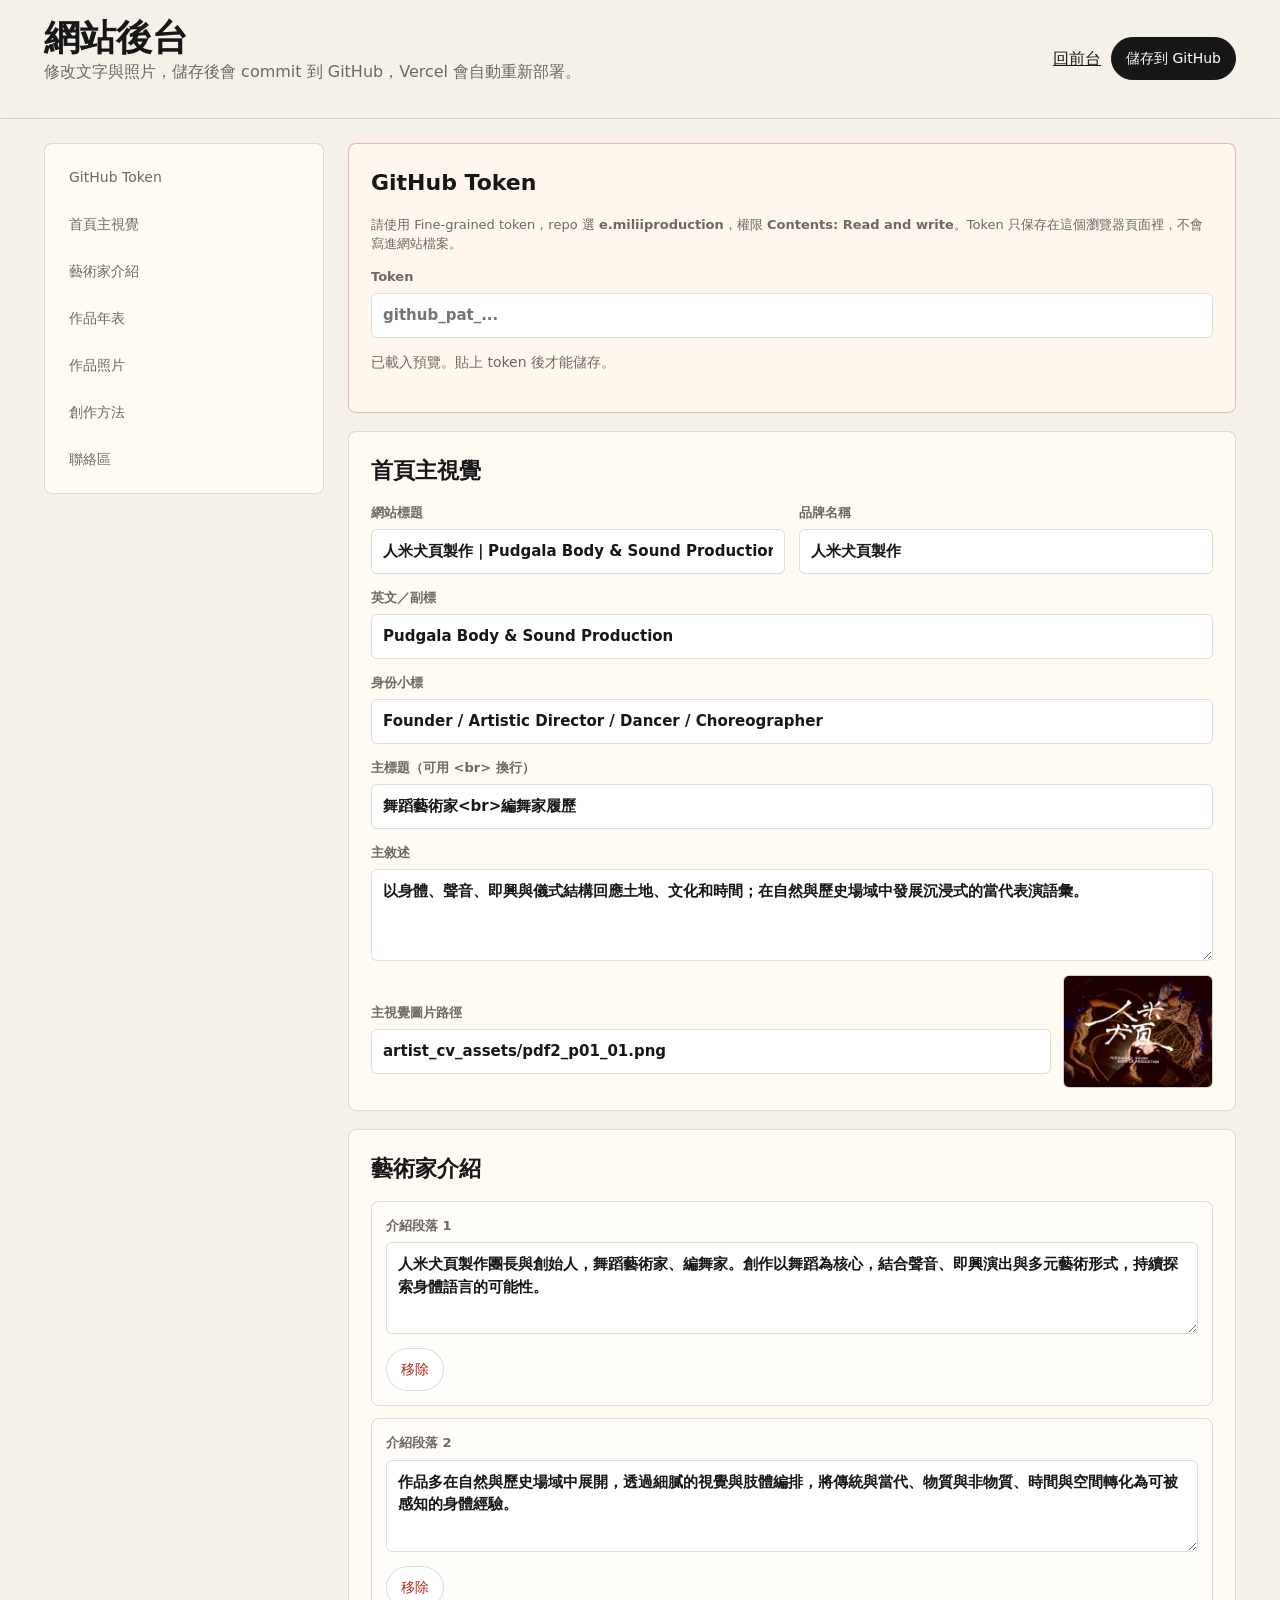
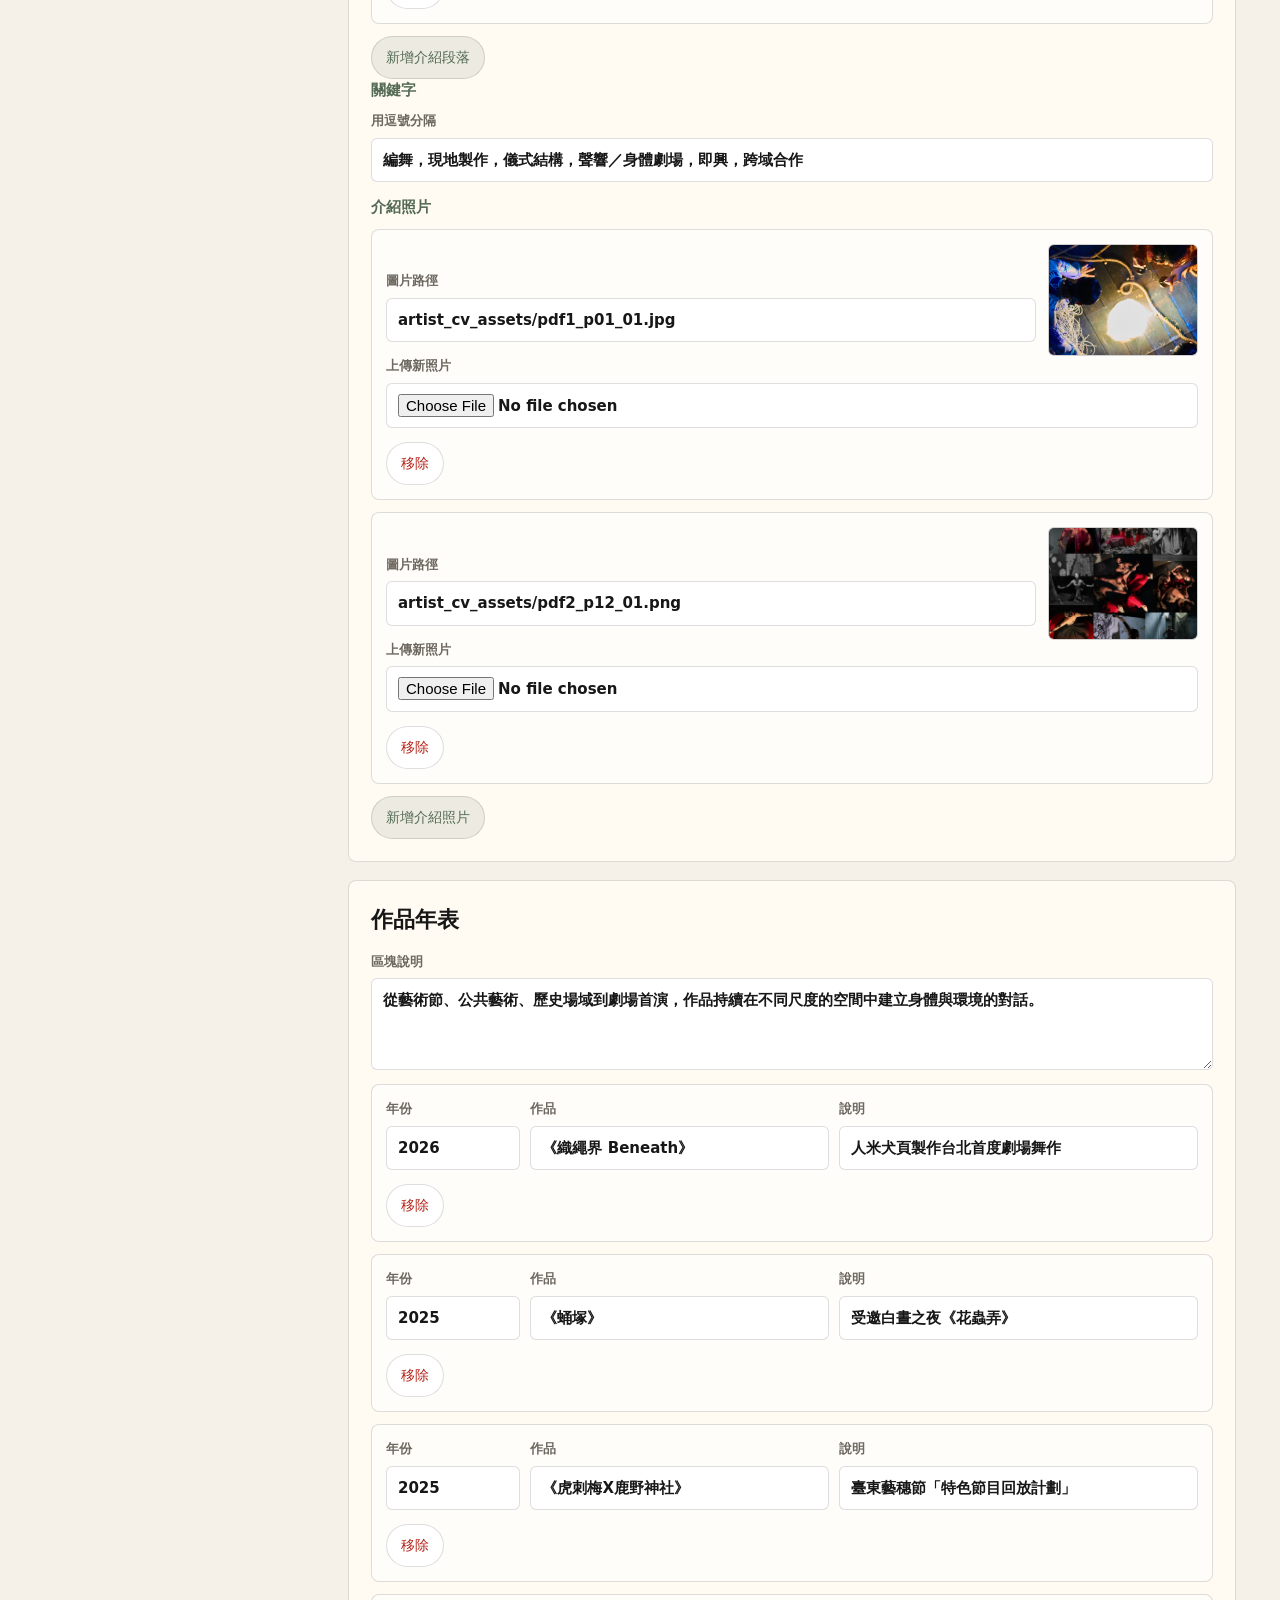
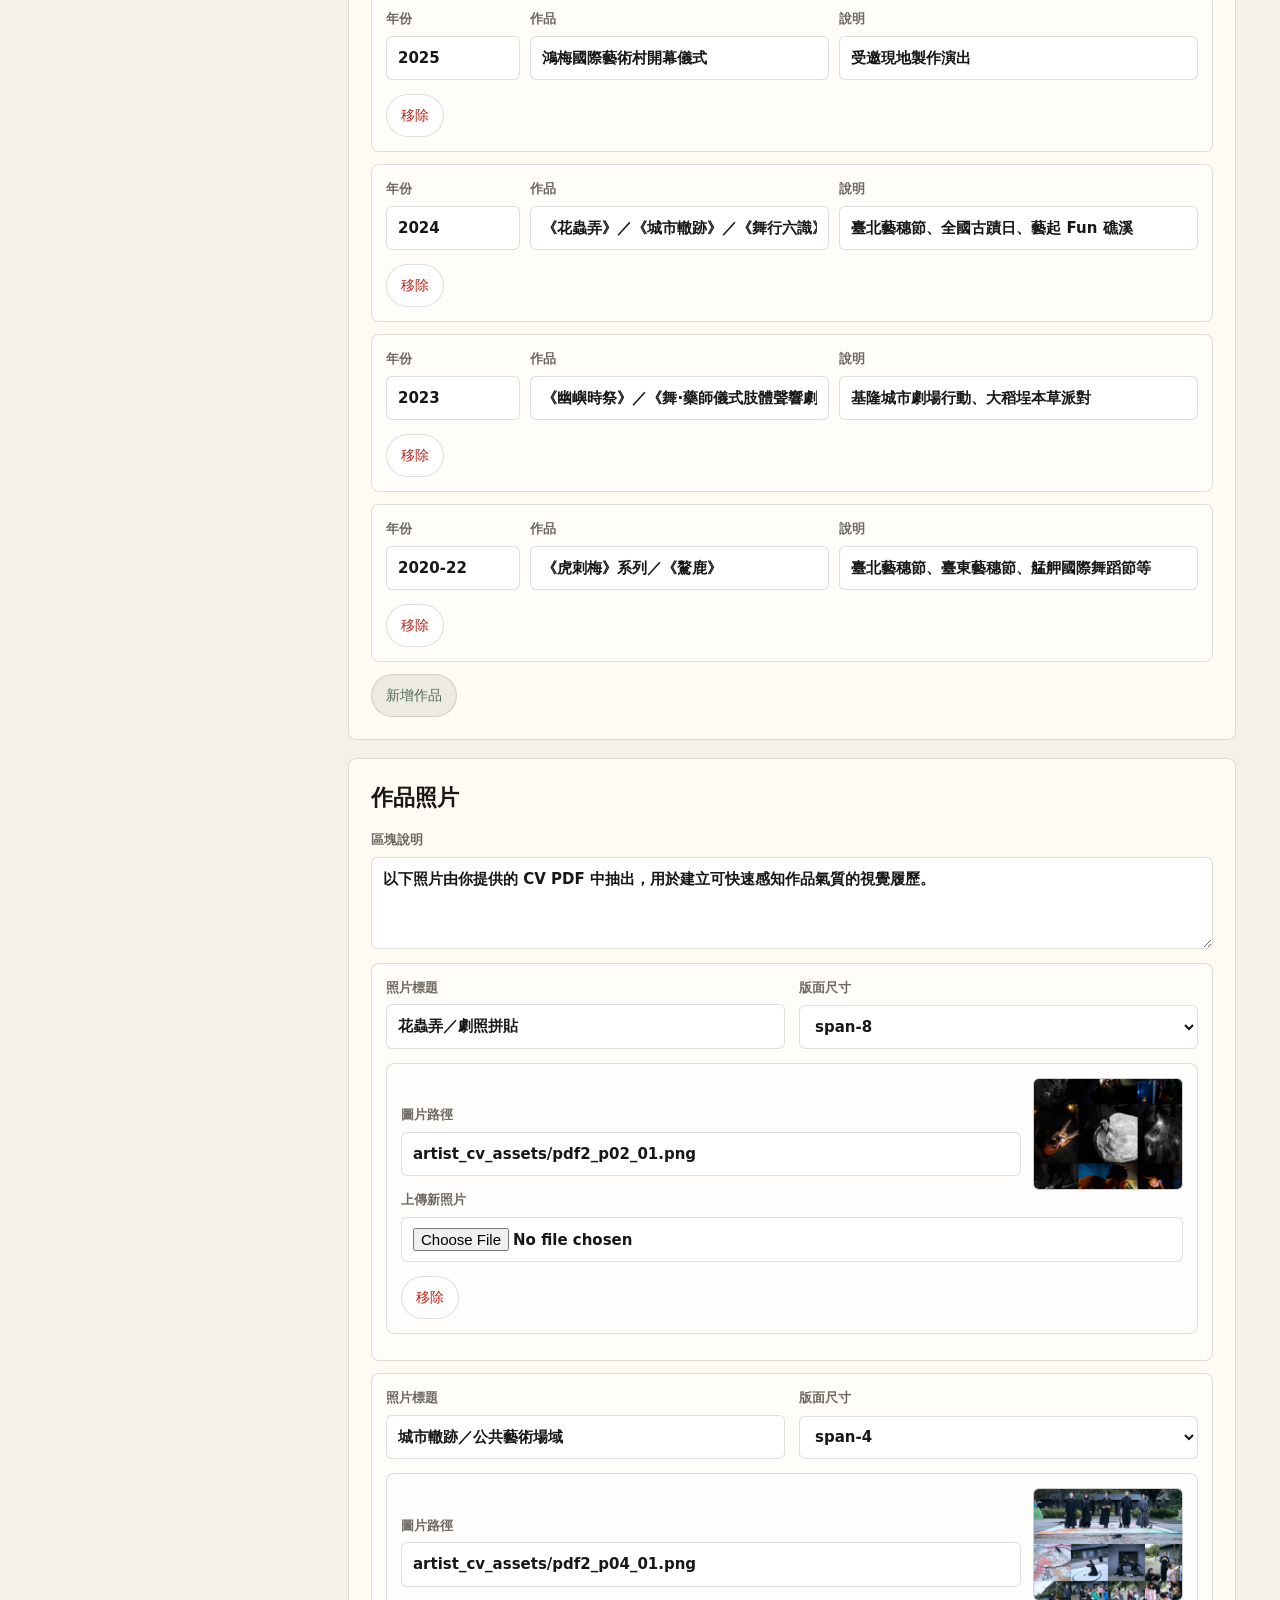
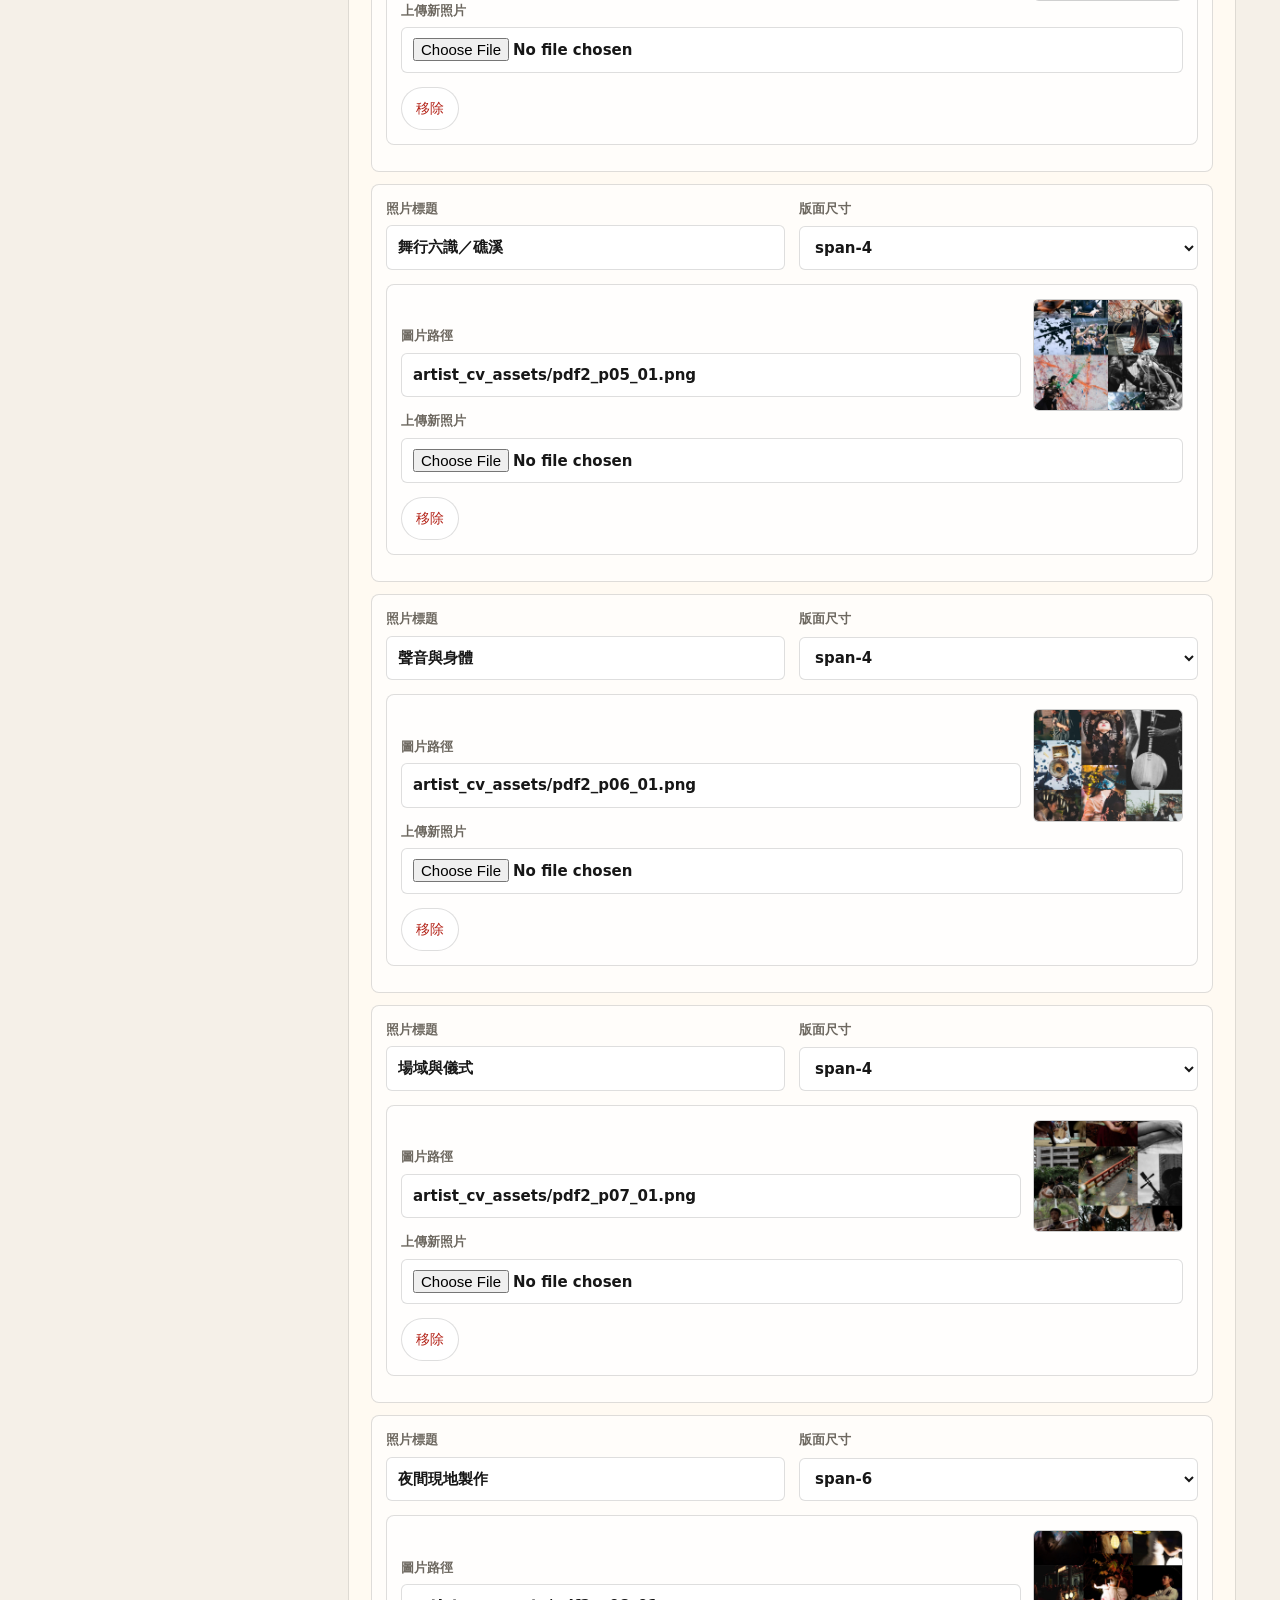
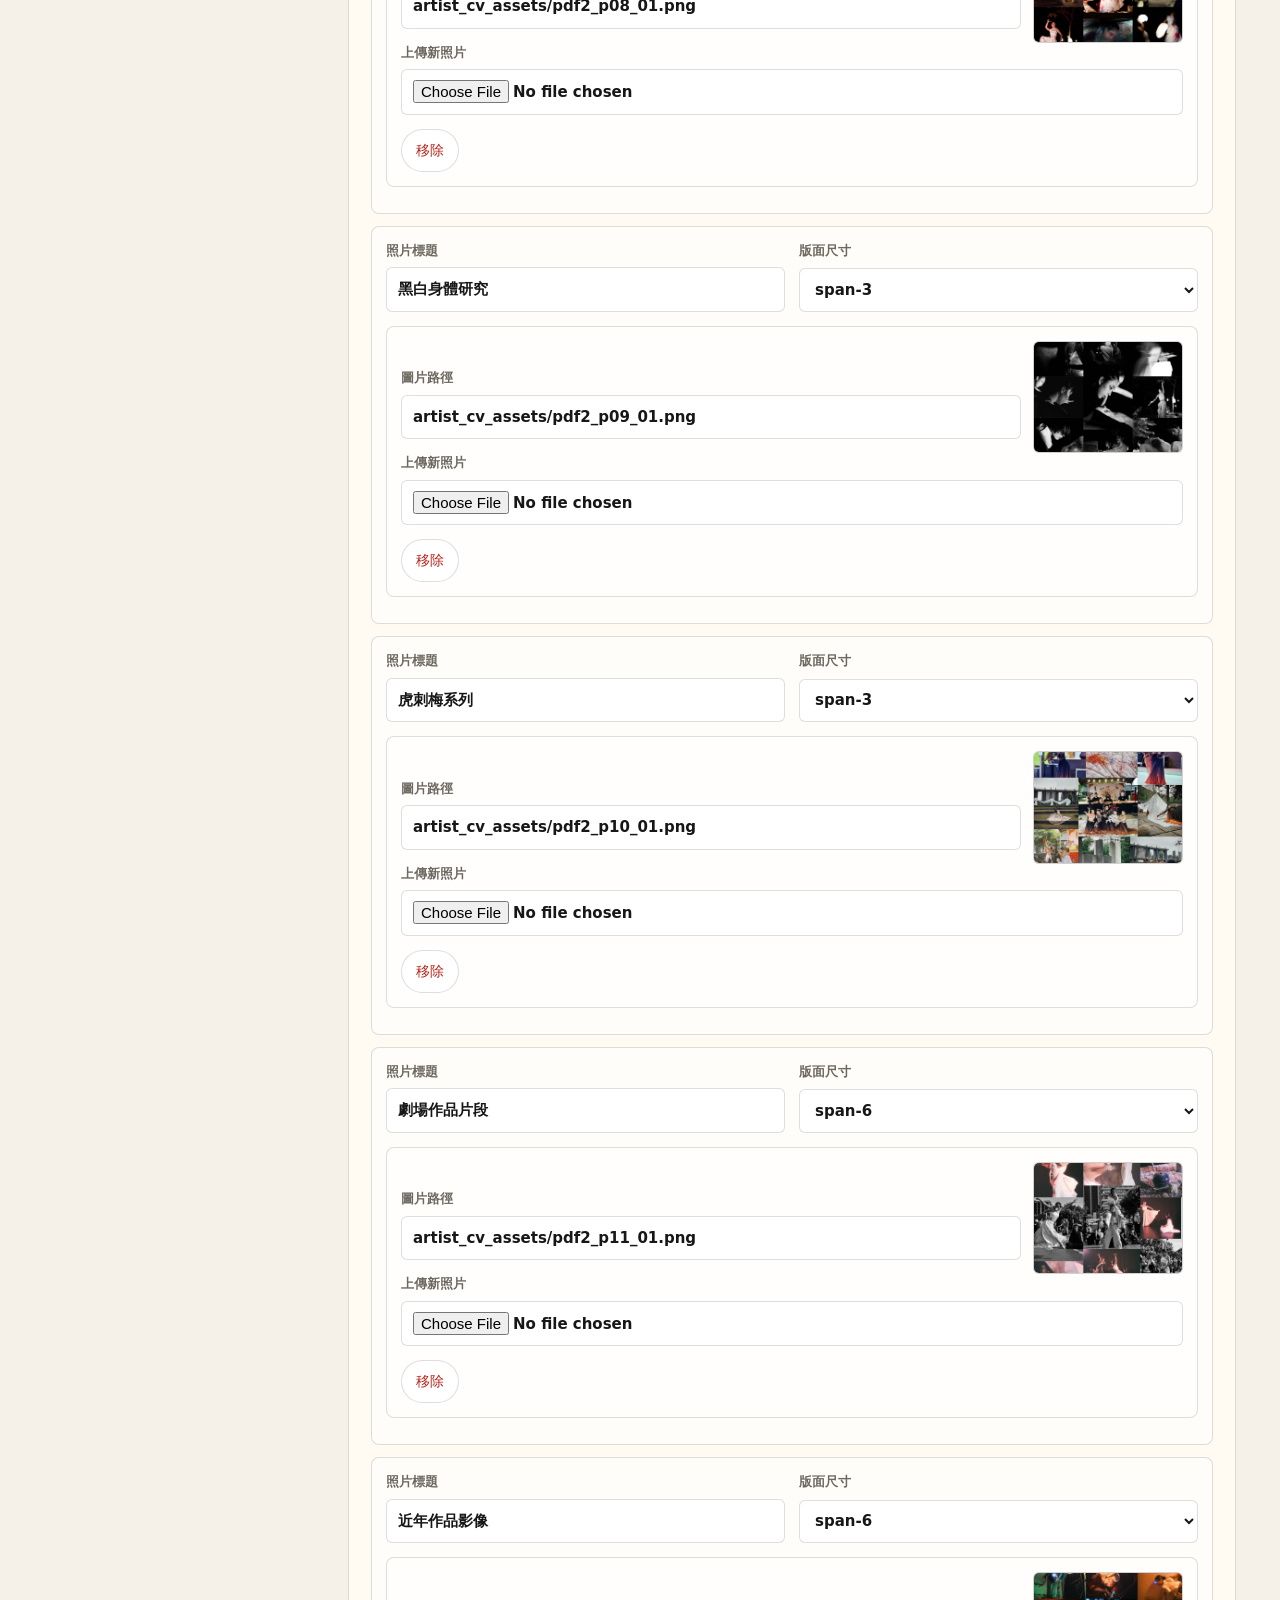
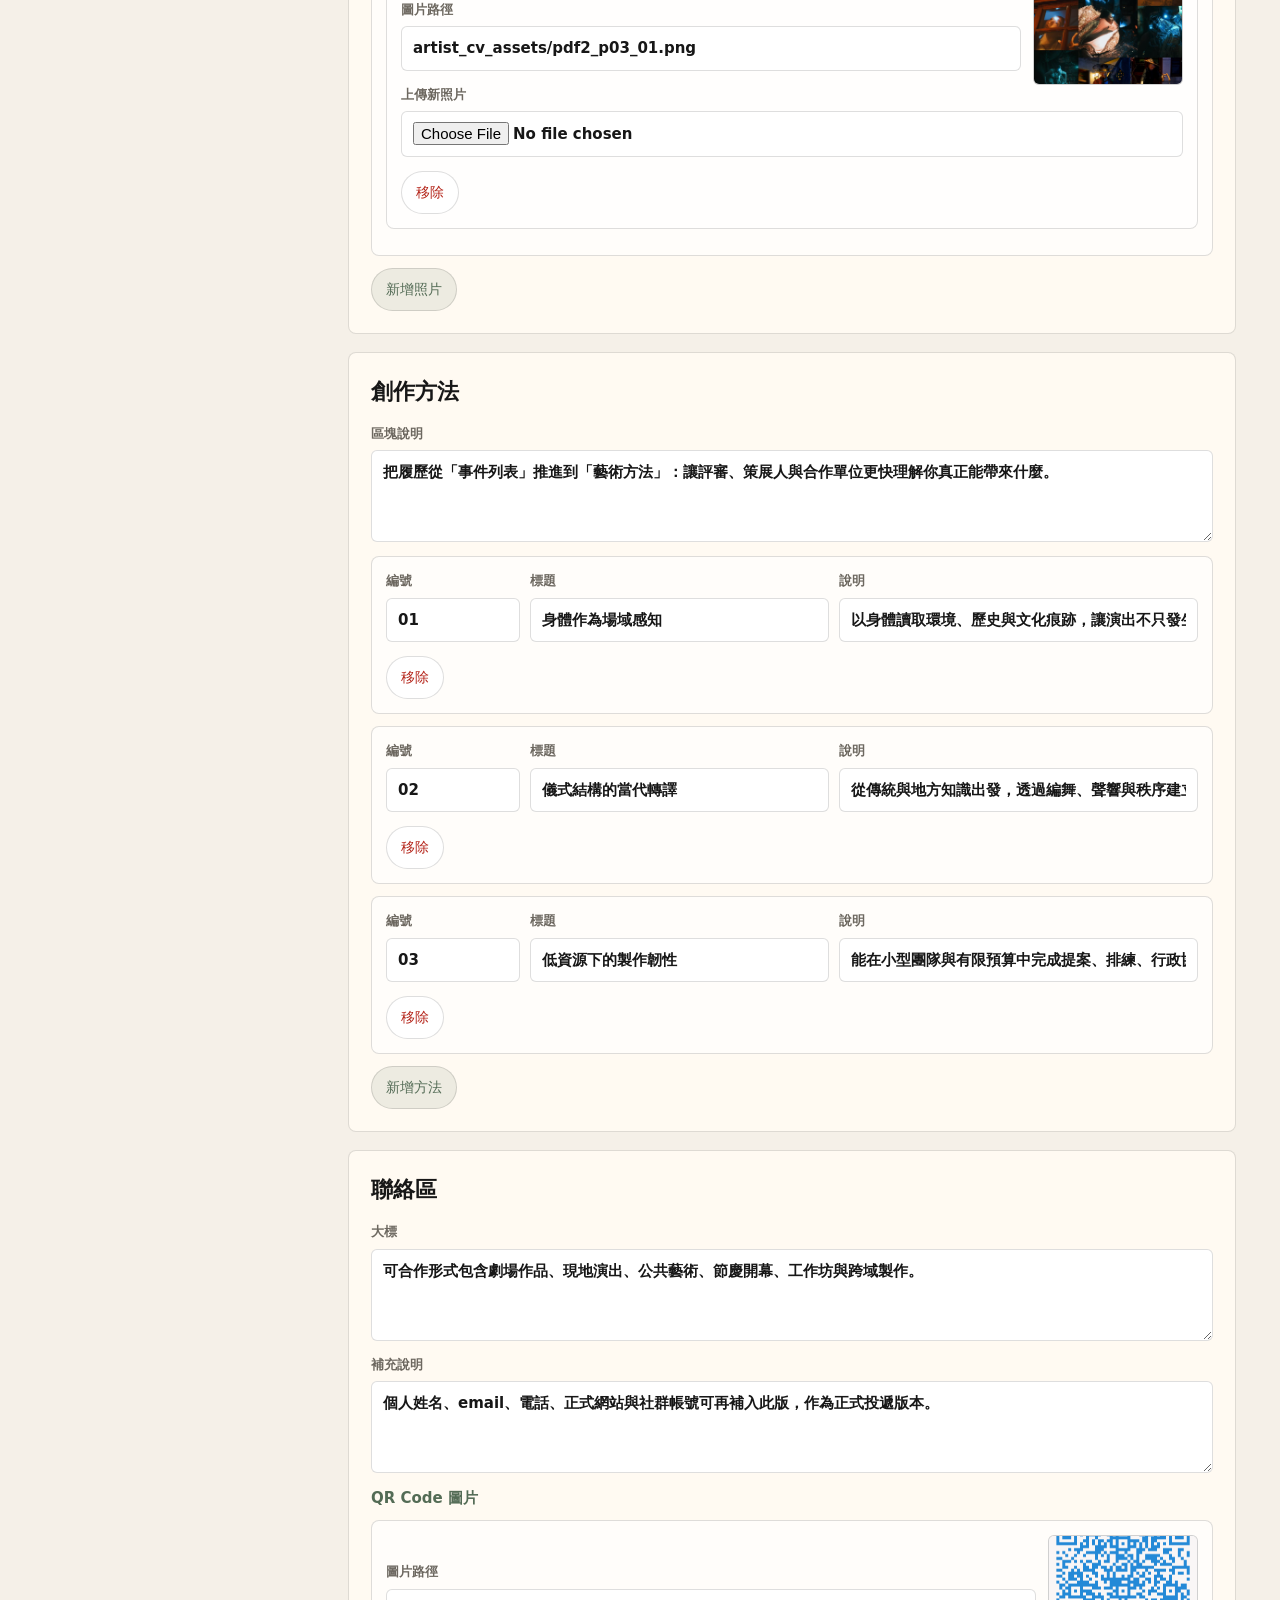
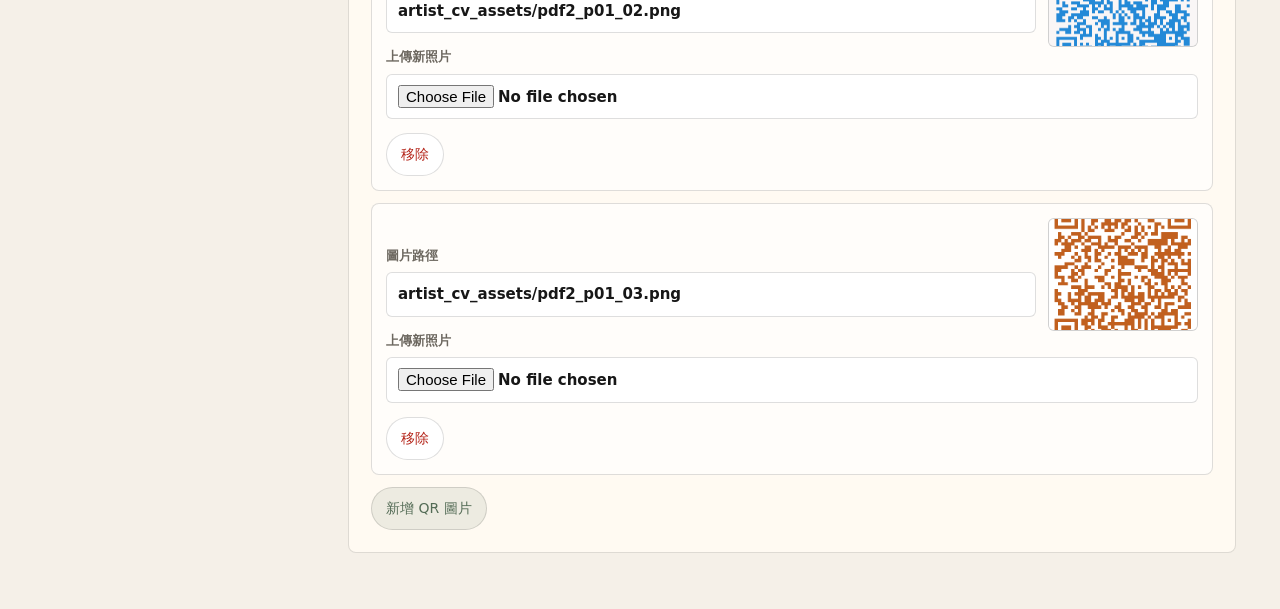
==== admin.html @ 8f7bba99 "Add editable site admin" ====
<!doctype html>
<html lang="zh-Hant">
<head>
  <meta charset="utf-8">
  <meta name="viewport" content="width=device-width, initial-scale=1">
  <title>人米犬頁製作｜網站後台</title>
  <style>
    :root {
      --ink: #171717;
      --paper: #f5f0e8;
      --panel: #fffaf2;
      --moss: #536b55;
      --copper: #a6532f;
      --muted: #6d6860;
      --line: rgba(23, 23, 23, 0.14);
      --danger: #b42318;
    }

    * { box-sizing: border-box; }

    body {
      margin: 0;
      background: var(--paper);
      color: var(--ink);
      font-family: "PingFang TC", "Noto Sans TC", "Microsoft JhengHei", system-ui, sans-serif;
      line-height: 1.5;
    }

    header {
      position: sticky;
      top: 0;
      z-index: 10;
      display: flex;
      justify-content: space-between;
      align-items: center;
      gap: 16px;
      padding: 18px clamp(18px, 4vw, 44px);
      background: rgba(245, 240, 232, 0.92);
      border-bottom: 1px solid var(--line);
      backdrop-filter: blur(18px);
    }

    h1, h2, h3, p { margin-top: 0; }

    h1 {
      margin-bottom: 2px;
      font-size: clamp(24px, 4vw, 36px);
      line-height: 1.1;
    }

    h2 {
      margin-bottom: 16px;
      font-size: 22px;
    }

    h3 {
      margin-bottom: 10px;
      color: var(--moss);
      font-size: 15px;
    }

    a { color: inherit; }

    .muted { color: var(--muted); }

    .layout {
      display: grid;
      grid-template-columns: 280px 1fr;
      gap: 24px;
      width: min(1280px, 100%);
      margin: 0 auto;
      padding: 24px clamp(18px, 4vw, 44px) 56px;
    }

    nav {
      position: sticky;
      top: 92px;
      align-self: start;
      display: grid;
      gap: 8px;
      padding: 14px;
      background: var(--panel);
      border: 1px solid var(--line);
      border-radius: 8px;
    }

    nav a {
      padding: 9px 10px;
      border-radius: 6px;
      color: var(--muted);
      font-size: 14px;
      text-decoration: none;
    }

    nav a:hover { background: rgba(83, 107, 85, 0.1); color: var(--ink); }

    main { display: grid; gap: 18px; }

    section {
      padding: 22px;
      background: var(--panel);
      border: 1px solid var(--line);
      border-radius: 8px;
    }

    label {
      display: grid;
      gap: 7px;
      margin-bottom: 14px;
      color: var(--muted);
      font-size: 13px;
      font-weight: 700;
    }

    input, textarea, select {
      width: 100%;
      border: 1px solid var(--line);
      border-radius: 6px;
      padding: 10px 11px;
      background: #fff;
      color: var(--ink);
      font: inherit;
      font-size: 15px;
    }

    textarea {
      min-height: 92px;
      resize: vertical;
    }

    .grid-2 {
      display: grid;
      grid-template-columns: repeat(2, minmax(0, 1fr));
      gap: 14px;
    }

    .grid-3 {
      display: grid;
      grid-template-columns: 0.45fr 1fr 1.2fr;
      gap: 10px;
    }

    .item {
      margin-bottom: 12px;
      padding: 14px;
      border: 1px solid var(--line);
      border-radius: 8px;
      background: rgba(255, 255, 255, 0.58);
    }

    .toolbar {
      display: flex;
      flex-wrap: wrap;
      gap: 10px;
      align-items: center;
    }

    button {
      border: 1px solid var(--line);
      border-radius: 999px;
      padding: 10px 14px;
      background: #fff;
      color: var(--ink);
      font: inherit;
      font-size: 14px;
      cursor: pointer;
    }

    button.primary {
      border-color: var(--ink);
      background: var(--ink);
      color: #fff;
    }

    button.soft {
      background: rgba(83, 107, 85, 0.1);
      color: var(--moss);
    }

    button.danger {
      color: var(--danger);
    }

    .status {
      min-height: 24px;
      color: var(--muted);
      font-size: 14px;
    }

    .image-row {
      display: grid;
      grid-template-columns: 1fr 150px;
      gap: 12px;
      align-items: end;
    }

    .preview {
      width: 100%;
      aspect-ratio: 4 / 3;
      overflow: hidden;
      border: 1px solid var(--line);
      border-radius: 6px;
      background: #eee;
    }

    .preview img {
      width: 100%;
      height: 100%;
      object-fit: cover;
      display: block;
    }

    .token-box {
      border-color: rgba(166, 83, 47, 0.35);
      background: #fff7ed;
    }

    .small {
      font-size: 13px;
      color: var(--muted);
    }

    @media (max-width: 900px) {
      .layout { grid-template-columns: 1fr; }
      nav { position: static; }
      .grid-2, .grid-3, .image-row { grid-template-columns: 1fr; }
    }
  </style>
</head>
<body>
  <header>
    <div>
      <h1>網站後台</h1>
      <p class="muted">修改文字與照片，儲存後會 commit 到 GitHub，Vercel 會自動重新部署。</p>
    </div>
    <div class="toolbar">
      <a href="index.html">回前台</a>
      <button class="primary" id="saveButton">儲存到 GitHub</button>
    </div>
  </header>

  <div class="layout">
    <nav>
      <a href="#login">GitHub Token</a>
      <a href="#hero">首頁主視覺</a>
      <a href="#profile">藝術家介紹</a>
      <a href="#works">作品年表</a>
      <a href="#gallery">作品照片</a>
      <a href="#practice">創作方法</a>
      <a href="#closing">聯絡區</a>
    </nav>

    <main>
      <section id="login" class="token-box">
        <h2>GitHub Token</h2>
        <p class="small">請使用 Fine-grained token，repo 選 <b>e.miliiproduction</b>，權限 <b>Contents: Read and write</b>。Token 只保存在這個瀏覽器頁面裡，不會寫進網站檔案。</p>
        <label>Token
          <input id="token" type="password" autocomplete="off" placeholder="github_pat_...">
        </label>
        <p id="status" class="status"></p>
      </section>

      <section id="hero">
        <h2>首頁主視覺</h2>
        <div class="grid-2">
          <label>網站標題
            <input data-path="site.title">
          </label>
          <label>品牌名稱
            <input data-path="site.brand">
          </label>
        </div>
        <label>英文／副標
          <input data-path="site.subtitle">
        </label>
        <label>身份小標
          <input data-path="hero.kicker">
        </label>
        <label>主標題（可用 &lt;br&gt; 換行）
          <input data-path="hero.title">
        </label>
        <label>主敘述
          <textarea data-path="hero.description"></textarea>
        </label>
        <div class="image-row">
          <label>主視覺圖片路徑
            <input data-path="hero.image">
          </label>
          <div class="preview"><img data-preview="hero.image" alt=""></div>
        </div>
      </section>

      <section id="profile">
        <h2>藝術家介紹</h2>
        <div id="profileParagraphs"></div>
        <button class="soft" data-add="profileParagraph">新增介紹段落</button>
        <h3>關鍵字</h3>
        <label>用逗號分隔
          <input data-array="profile.chips">
        </label>
        <h3>介紹照片</h3>
        <div id="profileImages"></div>
        <button class="soft" data-add="profileImage">新增介紹照片</button>
      </section>

      <section id="works">
        <h2>作品年表</h2>
        <label>區塊說明
          <textarea data-path="worksIntro"></textarea>
        </label>
        <div id="worksList"></div>
        <button class="soft" data-add="work">新增作品</button>
      </section>

      <section id="gallery">
        <h2>作品照片</h2>
        <label>區塊說明
          <textarea data-path="galleryIntro"></textarea>
        </label>
        <div id="galleryList"></div>
        <button class="soft" data-add="gallery">新增照片</button>
      </section>

      <section id="practice">
        <h2>創作方法</h2>
        <label>區塊說明
          <textarea data-path="practiceIntro"></textarea>
        </label>
        <div id="practiceList"></div>
        <button class="soft" data-add="practice">新增方法</button>
      </section>

      <section id="closing">
        <h2>聯絡區</h2>
        <label>大標
          <textarea data-path="closing.heading"></textarea>
        </label>
        <label>補充說明
          <textarea data-path="closing.description"></textarea>
        </label>
        <h3>QR Code 圖片</h3>
        <div id="qrList"></div>
        <button class="soft" data-add="qr">新增 QR 圖片</button>
      </section>
    </main>
  </div>

  <script>
    const REPO = "emiliiproduction-glitch/e.miliiproduction";
    const BRANCH = "main";
    const CONTENT_PATH = "content/site.json";
    let content = null;
    let contentSha = null;
    const uploads = new Map();

    const $ = (selector) => document.querySelector(selector);
    const status = (message, isError = false) => {
      const node = $("#status");
      node.textContent = message;
      node.style.color = isError ? "var(--danger)" : "var(--muted)";
    };

    const escapeHtml = (value = "") => String(value)
      .replaceAll("&", "&amp;")
      .replaceAll("<", "&lt;")
      .replaceAll(">", "&gt;")
      .replaceAll('"', "&quot;");

    function getValue(path) {
      return path.split(".").reduce((value, key) => value && value[key], content);
    }

    function setValue(path, value) {
      const keys = path.split(".");
      let target = content;
      keys.slice(0, -1).forEach((key) => target = target[key]);
      target[keys.at(-1)] = value;
    }

    async function github(path, options = {}) {
      const token = $("#token").value.trim();
      if (!token) throw new Error("請先貼上 GitHub token");
      const response = await fetch(`https://api.github.com/repos/${REPO}/contents/${path}`, {
        ...options,
        headers: {
          "Accept": "application/vnd.github+json",
          "Authorization": `Bearer ${token}`,
          "X-GitHub-Api-Version": "2022-11-28",
          ...(options.headers || {})
        }
      });
      if (!response.ok) {
        const text = await response.text();
        throw new Error(`${response.status} ${response.statusText}: ${text}`);
      }
      return response.json();
    }

    function bindScalarFields() {
      document.querySelectorAll("[data-path]").forEach((input) => {
        const value = getValue(input.dataset.path);
        input.value = value ?? "";
        input.oninput = () => {
          setValue(input.dataset.path, input.value);
          updatePreviews();
        };
      });
      document.querySelectorAll("[data-array]").forEach((input) => {
        const value = getValue(input.dataset.array);
        input.value = Array.isArray(value) ? value.join("，") : "";
        input.oninput = () => {
          setValue(input.dataset.array, input.value.split(/[，,]/).map((item) => item.trim()).filter(Boolean));
        };
      });
    }

    function imageEditor(path, value, index, group) {
      return `
        <div class="item" data-group="${group}" data-index="${index}">
          <div class="image-row">
            <label>圖片路徑
              <input data-image-path="${path}" value="${escapeHtml(value || "")}">
            </label>
            <div class="preview"><img src="${escapeHtml(value || "")}" alt=""></div>
          </div>
          <label>上傳新照片
            <input type="file" accept="image/*" data-upload="${path}">
          </label>
          <button class="danger" data-remove="${group}" data-index="${index}">移除</button>
        </div>
      `;
    }

    function renderRepeaters() {
      $("#profileParagraphs").innerHTML = (content.profile.paragraphs || []).map((text, index) => `
        <div class="item">
          <label>介紹段落 ${index + 1}
            <textarea data-list="profile.paragraphs" data-index="${index}">${escapeHtml(text)}</textarea>
          </label>
          <button class="danger" data-remove="profileParagraph" data-index="${index}">移除</button>
        </div>
      `).join("");

      $("#profileImages").innerHTML = (content.profile.images || []).map((src, index) =>
        imageEditor(`profile.images.${index}`, src, index, "profileImage")
      ).join("");

      $("#worksList").innerHTML = (content.works || []).map((item, index) => `
        <div class="item">
          <div class="grid-3">
            <label>年份<input data-object="works" data-index="${index}" data-key="year" value="${escapeHtml(item.year)}"></label>
            <label>作品<input data-object="works" data-index="${index}" data-key="title" value="${escapeHtml(item.title)}"></label>
            <label>說明<input data-object="works" data-index="${index}" data-key="note" value="${escapeHtml(item.note)}"></label>
          </div>
          <button class="danger" data-remove="work" data-index="${index}">移除</button>
        </div>
      `).join("");

      $("#galleryList").innerHTML = (content.gallery || []).map((item, index) => `
        <div class="item">
          <div class="grid-2">
            <label>照片標題<input data-object="gallery" data-index="${index}" data-key="caption" value="${escapeHtml(item.caption)}"></label>
            <label>版面尺寸
              <select data-object="gallery" data-index="${index}" data-key="span">
                ${["span-8", "span-6", "span-4", "span-3"].map((value) => `<option value="${value}" ${item.span === value ? "selected" : ""}>${value}</option>`).join("")}
              </select>
            </label>
          </div>
          ${imageEditor(`gallery.${index}.src`, item.src, index, "gallery")}
        </div>
      `).join("");

      $("#practiceList").innerHTML = (content.practice || []).map((item, index) => `
        <div class="item">
          <div class="grid-3">
            <label>編號<input data-object="practice" data-index="${index}" data-key="number" value="${escapeHtml(item.number)}"></label>
            <label>標題<input data-object="practice" data-index="${index}" data-key="title" value="${escapeHtml(item.title)}"></label>
            <label>說明<input data-object="practice" data-index="${index}" data-key="description" value="${escapeHtml(item.description)}"></label>
          </div>
          <button class="danger" data-remove="practice" data-index="${index}">移除</button>
        </div>
      `).join("");

      $("#qrList").innerHTML = (content.closing.qr || []).map((src, index) =>
        imageEditor(`closing.qr.${index}`, src, index, "qr")
      ).join("");

      bindRepeaterEvents();
      updatePreviews();
    }

    function bindRepeaterEvents() {
      document.querySelectorAll("[data-list]").forEach((input) => {
        input.oninput = () => {
          const list = getValue(input.dataset.list);
          list[Number(input.dataset.index)] = input.value;
        };
      });

      document.querySelectorAll("[data-object]").forEach((input) => {
        input.oninput = input.onchange = () => {
          const list = content[input.dataset.object];
          list[Number(input.dataset.index)][input.dataset.key] = input.value;
        };
      });

      document.querySelectorAll("[data-image-path]").forEach((input) => {
        input.oninput = () => {
          setValue(input.dataset.imagePath, input.value);
          updatePreviews();
        };
      });

      document.querySelectorAll("[data-upload]").forEach((input) => {
        input.onchange = async () => {
          const file = input.files?.[0];
          if (!file) return;
          const ext = file.name.split(".").pop().toLowerCase().replace(/[^a-z0-9]/g, "") || "jpg";
          const path = `artist_cv_assets/upload_${Date.now()}_${Math.random().toString(16).slice(2)}.${ext}`;
          uploads.set(path, file);
          setValue(input.dataset.upload, path);
          renderRepeaters();
          bindScalarFields();
        };
      });

      document.querySelectorAll("[data-remove]").forEach((button) => {
        button.onclick = () => {
          const index = Number(button.dataset.index);
          const type = button.dataset.remove;
          if (type === "profileParagraph") content.profile.paragraphs.splice(index, 1);
          if (type === "profileImage") content.profile.images.splice(index, 1);
          if (type === "work") content.works.splice(index, 1);
          if (type === "gallery") content.gallery.splice(index, 1);
          if (type === "practice") content.practice.splice(index, 1);
          if (type === "qr") content.closing.qr.splice(index, 1);
          render();
        };
      });
    }

    function updatePreviews() {
      document.querySelectorAll("[data-preview]").forEach((img) => {
        const value = getValue(img.dataset.preview);
        if (value) img.src = value;
      });
      document.querySelectorAll("[data-image-path]").forEach((input) => {
        const preview = input.closest(".item, section").querySelector(".preview img");
        if (preview) preview.src = input.value;
      });
    }

    function render() {
      bindScalarFields();
      renderRepeaters();
    }

    async function loadContent() {
      status("讀取 GitHub 內容中...");
      const token = $("#token").value.trim();
      if (token) {
        const file = await github(CONTENT_PATH + `?ref=${BRANCH}`);
        contentSha = file.sha;
        content = JSON.parse(decodeURIComponent(escape(atob(file.content.replace(/\n/g, "")))));
      } else {
        const response = await fetch(CONTENT_PATH + "?ts=" + Date.now());
        content = await response.json();
      }
      render();
      status(token ? "已從 GitHub 讀取，可以編輯。" : "已載入預覽。貼上 token 後才能儲存。");
    }

    async function fileToBase64(file) {
      const buffer = await file.arrayBuffer();
      let binary = "";
      const bytes = new Uint8Array(buffer);
      for (const byte of bytes) binary += String.fromCharCode(byte);
      return btoa(binary);
    }

    async function uploadPendingImages() {
      for (const [path, file] of uploads.entries()) {
        status(`上傳照片：${file.name}`);
        await github(path, {
          method: "PUT",
          body: JSON.stringify({
            message: `Upload ${file.name}`,
            content: await fileToBase64(file),
            branch: BRANCH
          })
        });
      }
      uploads.clear();
    }

    async function saveContent() {
      try {
        status("準備儲存...");
        if (!contentSha) {
          const file = await github(CONTENT_PATH + `?ref=${BRANCH}`);
          contentSha = file.sha;
        }
        await uploadPendingImages();
        const encoded = btoa(unescape(encodeURIComponent(JSON.stringify(content, null, 2) + "\n")));
        const result = await github(CONTENT_PATH, {
          method: "PUT",
          body: JSON.stringify({
            message: "Update site content from admin",
            content: encoded,
            sha: contentSha,
            branch: BRANCH
          })
        });
        contentSha = result.content.sha;
        status("已儲存到 GitHub。Vercel 會自動重新部署，通常等 1-3 分鐘。");
      } catch (error) {
        console.error(error);
        status(error.message, true);
      }
    }

    document.querySelectorAll("[data-add]").forEach((button) => {
      button.onclick = () => {
        const type = button.dataset.add;
        if (type === "profileParagraph") content.profile.paragraphs.push("新的介紹段落");
        if (type === "profileImage") content.profile.images.push("artist_cv_assets/pdf2_p12_01.png");
        if (type === "work") content.works.push({ year: "2026", title: "新作品", note: "說明" });
        if (type === "gallery") content.gallery.push({ src: "artist_cv_assets/pdf2_p03_01.png", caption: "新照片", span: "span-4", alt: "作品照片" });
        if (type === "practice") content.practice.push({ number: "04", title: "新的方法", description: "說明文字" });
        if (type === "qr") content.closing.qr.push("artist_cv_assets/pdf2_p01_02.png");
        render();
      };
    });

    $("#token").addEventListener("change", loadContent);
    $("#saveButton").addEventListener("click", saveContent);
    loadContent().catch((error) => status(error.message, true));
  </script>
</body>
</html>
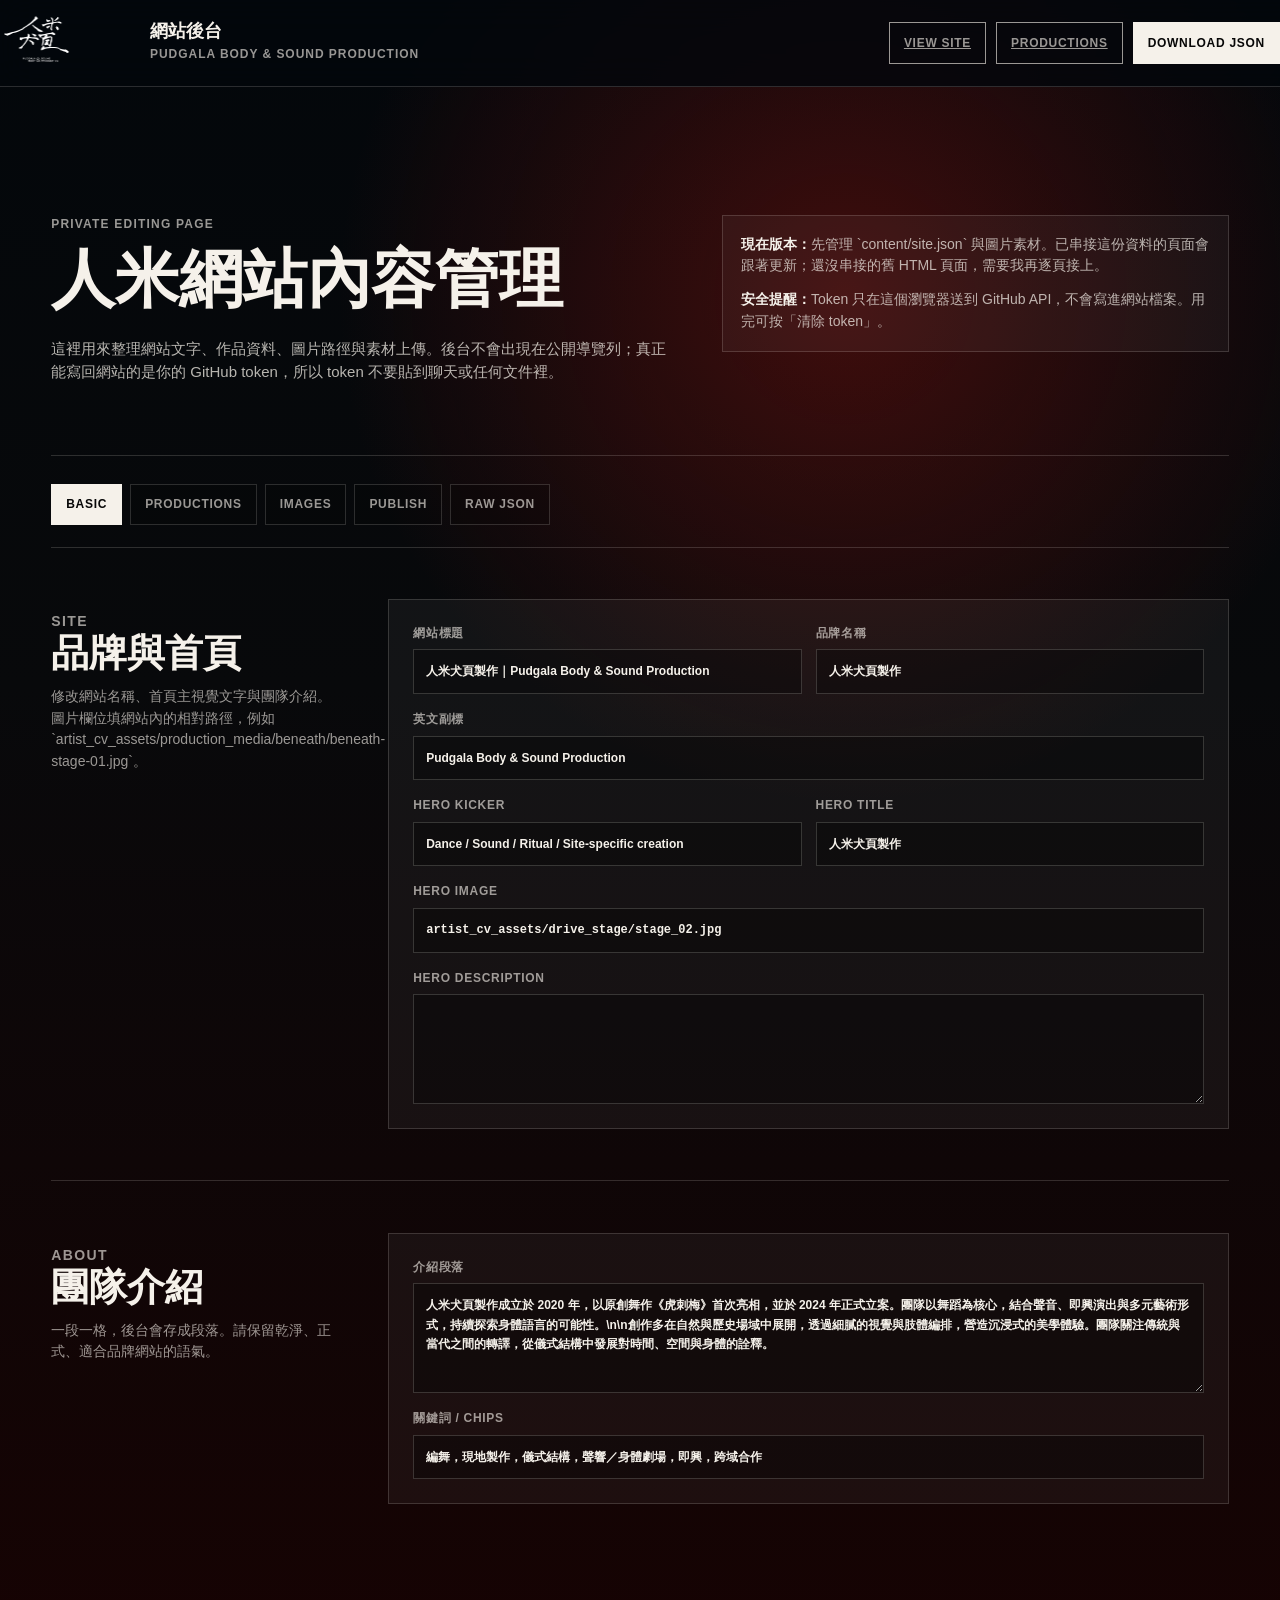
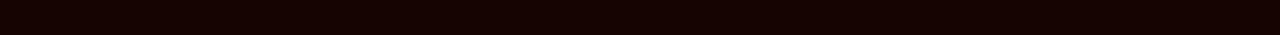
==== commit 1950bfc5: "Add site admin editor" ====
--- a/admin.html
+++ b/admin.html
@@ -3,384 +3,605 @@
 <head>
   <meta charset="utf-8">
   <meta name="viewport" content="width=device-width, initial-scale=1">
-  <title>人米犬頁製作｜網站後台</title>
+  <meta name="robots" content="noindex,nofollow">
+  <link rel="shortcut icon" href="./favicon.ico?v=8">
+  <link rel="icon" type="image/png" href="./favicon.png?v=8">
+  <link rel="apple-touch-icon" href="./apple-touch-icon.png?v=8">
+  <title>網站後台｜人米犬頁製作</title>
   <style>
     :root {
-      --ink: #171717;
-      --paper: #f5f0e8;
-      --panel: #fffaf2;
-      --moss: #536b55;
-      --copper: #a6532f;
-      --muted: #6d6860;
-      --line: rgba(23, 23, 23, 0.14);
-      --danger: #b42318;
+      --bg: #03070b;
+      --panel: rgba(255, 255, 255, .045);
+      --panel-strong: rgba(255, 255, 255, .075);
+      --fg: #f5f1ea;
+      --muted: rgba(245, 241, 234, .62);
+      --soft: rgba(245, 241, 234, .36);
+      --line: rgba(245, 241, 234, .16);
+      --accent: #b5261e;
+      --ok: #8ac08a;
+      --warn: #e0b45a;
+      --danger: #ef6a5f;
+      --max: 1480px;
     }
 
     * { box-sizing: border-box; }
-
+    html { background: var(--bg); color: var(--fg); }
     body {
       margin: 0;
-      background: var(--paper);
-      color: var(--ink);
-      font-family: "PingFang TC", "Noto Sans TC", "Microsoft JhengHei", system-ui, sans-serif;
-      line-height: 1.5;
-    }
-
-    header {
+      min-height: 100svh;
+      background:
+        radial-gradient(circle at 66% 18%, rgba(145, 20, 14, .42), transparent 32%),
+        linear-gradient(180deg, #03070b 0%, #08090b 42%, #160303 100%);
+      font-family: "PingFang TC", "Noto Sans TC", "Microsoft JhengHei", Arial, sans-serif;
+      line-height: 1.55;
+    }
+
+    a { color: inherit; }
+    button, input, textarea, select { font: inherit; }
+    button { cursor: pointer; }
+    .shell { width: min(var(--max), 100%); margin: 0 auto; padding: 28px clamp(16px, 4vw, 56px) 80px; }
+    .top {
       position: sticky;
       top: 0;
       z-index: 10;
+      display: grid;
+      grid-template-columns: auto 1fr auto;
+      align-items: center;
+      gap: 22px;
+      min-height: 82px;
+      margin: 0 calc(clamp(16px, 4vw, 56px) * -1) 28px;
+      padding: 12px clamp(16px, 4vw, 56px);
+      border-bottom: 1px solid var(--line);
+      background: rgba(3, 7, 11, .82);
+      backdrop-filter: blur(18px);
+    }
+
+    .logo { width: 128px; height: 54px; object-fit: contain; object-position: left center; }
+    .top-title strong { display: block; font-size: 18px; line-height: 1.1; }
+    .top-title span { display: block; margin-top: 3px; color: var(--muted); font-size: 12px; font-weight: 800; letter-spacing: .08em; text-transform: uppercase; }
+    .top-actions { display: flex; flex-wrap: wrap; justify-content: end; gap: 10px; }
+
+    .hero {
+      display: grid;
+      grid-template-columns: minmax(0, 1.1fr) minmax(280px, .9fr);
+      gap: clamp(18px, 4vw, 56px);
+      padding: clamp(28px, 6vw, 72px) 0;
+      border-bottom: 1px solid var(--line);
+    }
+
+    .eyebrow {
+      margin: 0 0 12px;
+      color: var(--muted);
+      font-size: 12px;
+      font-weight: 900;
+      letter-spacing: .1em;
+      text-transform: uppercase;
+    }
+
+    h1, h2, h3 { margin: 0; line-height: 1.08; letter-spacing: 0; }
+    h1 { max-width: 860px; font-size: clamp(34px, 5vw, 76px); font-weight: 760; }
+    h2 { font-size: clamp(24px, 3vw, 40px); font-weight: 760; }
+    h3 { font-size: 17px; font-weight: 760; }
+    .lead { max-width: 780px; margin: 22px 0 0; color: rgba(245, 241, 234, .74); font-size: clamp(15px, 1.15vw, 18px); }
+    .notice {
+      align-self: start;
+      border: 1px solid var(--line);
+      background: rgba(255, 255, 255, .04);
+      padding: 18px;
+      color: rgba(245, 241, 234, .72);
+      font-size: 14px;
+    }
+    .notice b { color: var(--fg); }
+    .notice p { margin: 0 0 12px; }
+    .notice p:last-child { margin-bottom: 0; }
+
+    .tabs { display: flex; flex-wrap: wrap; gap: 8px; margin: 28px 0 22px; }
+    .tab {
+      border: 1px solid var(--line);
+      background: rgba(0, 0, 0, .16);
+      color: var(--muted);
+      padding: 10px 14px;
+      font-size: 12px;
+      font-weight: 900;
+      letter-spacing: .06em;
+      text-transform: uppercase;
+    }
+    .tab[aria-selected="true"] { background: var(--fg); color: #070707; border-color: var(--fg); }
+    .panel { display: none; }
+    .panel.is-active { display: block; }
+
+    .section {
+      display: grid;
+      grid-template-columns: minmax(220px, .34fr) minmax(0, 1fr);
+      gap: clamp(18px, 4vw, 56px);
+      padding: clamp(24px, 4vw, 52px) 0;
+      border-top: 1px solid var(--line);
+    }
+    .section-copy p { margin: 12px 0 0; color: var(--muted); font-size: 14px; }
+    .card {
+      border: 1px solid var(--line);
+      background: var(--panel);
+      padding: clamp(16px, 2vw, 24px);
+    }
+    .stack { display: grid; gap: 16px; }
+    .grid-2 { display: grid; grid-template-columns: repeat(2, minmax(0, 1fr)); gap: 14px; }
+    .grid-3 { display: grid; grid-template-columns: repeat(3, minmax(0, 1fr)); gap: 14px; }
+    label { display: grid; gap: 7px; color: var(--muted); font-size: 12px; font-weight: 900; letter-spacing: .06em; text-transform: uppercase; }
+    input, textarea, select {
+      width: 100%;
+      border: 1px solid rgba(245, 241, 234, .18);
+      border-radius: 0;
+      background: rgba(0, 0, 0, .34);
+      color: var(--fg);
+      padding: 12px 12px;
+      outline: none;
+    }
+    textarea { min-height: 110px; resize: vertical; line-height: 1.62; }
+    input:focus, textarea:focus, select:focus { border-color: rgba(245, 241, 234, .72); }
+    .mono { font-family: ui-monospace, SFMono-Regular, Menlo, Consolas, monospace; }
+
+    .button {
+      display: inline-flex;
+      align-items: center;
+      justify-content: center;
+      gap: 8px;
+      border: 1px solid currentColor;
+      background: transparent;
+      color: var(--fg);
+      min-height: 42px;
+      padding: 10px 14px;
+      font-size: 12px;
+      font-weight: 900;
+      letter-spacing: .06em;
+      text-transform: uppercase;
+    }
+    .button.primary { background: var(--fg); color: #070707; border-color: var(--fg); }
+    .button.accent { background: var(--accent); border-color: var(--accent); color: #fff; }
+    .button.ghost { color: var(--muted); }
+    .button.danger { color: var(--danger); }
+    .button:disabled { opacity: .46; cursor: not-allowed; }
+    .row-actions { display: flex; flex-wrap: wrap; gap: 8px; margin-top: 14px; }
+
+    .repeat-list { display: grid; gap: 14px; }
+    .repeat-item {
+      border: 1px solid var(--line);
+      background: rgba(0, 0, 0, .2);
+      padding: 16px;
+    }
+    .repeat-head {
       display: flex;
       justify-content: space-between;
+      gap: 14px;
       align-items: center;
-      gap: 16px;
-      padding: 18px clamp(18px, 4vw, 44px);
-      background: rgba(245, 240, 232, 0.92);
-      border-bottom: 1px solid var(--line);
-      backdrop-filter: blur(18px);
-    }
-
-    h1, h2, h3, p { margin-top: 0; }
-
-    h1 {
-      margin-bottom: 2px;
-      font-size: clamp(24px, 4vw, 36px);
-      line-height: 1.1;
-    }
-
-    h2 {
-      margin-bottom: 16px;
-      font-size: 22px;
-    }
-
-    h3 {
-      margin-bottom: 10px;
-      color: var(--moss);
-      font-size: 15px;
-    }
-
-    a { color: inherit; }
-
-    .muted { color: var(--muted); }
-
-    .layout {
-      display: grid;
-      grid-template-columns: 280px 1fr;
-      gap: 24px;
-      width: min(1280px, 100%);
-      margin: 0 auto;
-      padding: 24px clamp(18px, 4vw, 44px) 56px;
-    }
-
-    nav {
-      position: sticky;
-      top: 92px;
-      align-self: start;
-      display: grid;
-      gap: 8px;
-      padding: 14px;
-      background: var(--panel);
+      margin-bottom: 14px;
+    }
+    .repeat-head strong { font-size: 14px; }
+    .mini-actions { display: flex; flex-wrap: wrap; gap: 8px; }
+    .mini {
+      min-height: 32px;
+      padding: 6px 9px;
       border: 1px solid var(--line);
-      border-radius: 8px;
-    }
-
-    nav a {
-      padding: 9px 10px;
-      border-radius: 6px;
+      background: rgba(255, 255, 255, .04);
       color: var(--muted);
-      font-size: 14px;
-      text-decoration: none;
-    }
-
-    nav a:hover { background: rgba(83, 107, 85, 0.1); color: var(--ink); }
-
-    main { display: grid; gap: 18px; }
-
-    section {
-      padding: 22px;
-      background: var(--panel);
+      font-size: 12px;
+      font-weight: 800;
+    }
+    .mini:hover { color: var(--fg); border-color: rgba(245, 241, 234, .4); }
+
+    .status {
+      min-height: 46px;
       border: 1px solid var(--line);
-      border-radius: 8px;
-    }
-
-    label {
-      display: grid;
-      gap: 7px;
-      margin-bottom: 14px;
+      background: rgba(0, 0, 0, .26);
+      padding: 12px;
       color: var(--muted);
       font-size: 13px;
-      font-weight: 700;
-    }
-
-    input, textarea, select {
-      width: 100%;
+      white-space: pre-wrap;
+    }
+    .status.ok { color: var(--ok); }
+    .status.warn { color: var(--warn); }
+    .status.error { color: var(--danger); }
+
+    .asset-preview {
+      overflow: hidden;
+      min-height: 220px;
       border: 1px solid var(--line);
-      border-radius: 6px;
-      padding: 10px 11px;
-      background: #fff;
-      color: var(--ink);
-      font: inherit;
-      font-size: 15px;
-    }
-
-    textarea {
-      min-height: 92px;
-      resize: vertical;
-    }
-
-    .grid-2 {
+      background: #050505;
       display: grid;
-      grid-template-columns: repeat(2, minmax(0, 1fr));
-      gap: 14px;
-    }
-
-    .grid-3 {
-      display: grid;
-      grid-template-columns: 0.45fr 1fr 1.2fr;
-      gap: 10px;
-    }
-
-    .item {
-      margin-bottom: 12px;
-      padding: 14px;
-      border: 1px solid var(--line);
-      border-radius: 8px;
-      background: rgba(255, 255, 255, 0.58);
-    }
-
-    .toolbar {
-      display: flex;
-      flex-wrap: wrap;
-      gap: 10px;
-      align-items: center;
-    }
-
-    button {
-      border: 1px solid var(--line);
-      border-radius: 999px;
-      padding: 10px 14px;
-      background: #fff;
-      color: var(--ink);
-      font: inherit;
-      font-size: 14px;
-      cursor: pointer;
-    }
-
-    button.primary {
-      border-color: var(--ink);
-      background: var(--ink);
-      color: #fff;
-    }
-
-    button.soft {
-      background: rgba(83, 107, 85, 0.1);
-      color: var(--moss);
-    }
-
-    button.danger {
-      color: var(--danger);
-    }
-
-    .status {
-      min-height: 24px;
-      color: var(--muted);
-      font-size: 14px;
-    }
-
-    .image-row {
-      display: grid;
-      grid-template-columns: 1fr 150px;
-      gap: 12px;
-      align-items: end;
-    }
-
-    .preview {
-      width: 100%;
-      aspect-ratio: 4 / 3;
-      overflow: hidden;
-      border: 1px solid var(--line);
-      border-radius: 6px;
-      background: #eee;
-    }
-
-    .preview img {
-      width: 100%;
-      height: 100%;
-      object-fit: cover;
-      display: block;
-    }
-
-    .token-box {
-      border-color: rgba(166, 83, 47, 0.35);
-      background: #fff7ed;
-    }
-
-    .small {
-      font-size: 13px;
-      color: var(--muted);
-    }
-
-    @media (max-width: 900px) {
-      .layout { grid-template-columns: 1fr; }
-      nav { position: static; }
-      .grid-2, .grid-3, .image-row { grid-template-columns: 1fr; }
+      place-items: center;
+    }
+    .asset-preview img { width: 100%; height: 100%; max-height: 360px; object-fit: contain; }
+    .asset-preview span { color: var(--soft); font-size: 13px; }
+
+    .raw-json { min-height: 520px; font-size: 12px; tab-size: 2; }
+    .help-list { margin: 14px 0 0; padding-left: 1.1em; color: var(--muted); font-size: 14px; }
+    .help-list li { margin: 8px 0; }
+
+    @media (max-width: 920px) {
+      .top { grid-template-columns: 1fr; align-items: start; }
+      .top-actions { justify-content: start; }
+      .hero, .section { grid-template-columns: 1fr; }
+      .grid-2, .grid-3 { grid-template-columns: 1fr; }
     }
   </style>
 </head>
 <body>
-  <header>
-    <div>
-      <h1>網站後台</h1>
-      <p class="muted">修改文字與照片，儲存後會 commit 到 GitHub，Vercel 會自動重新部署。</p>
+  <header class="top">
+    <a href="./index.html" aria-label="回到人米犬頁製作首頁">
+      <img class="logo" src="./artist_cv_assets/logos/pudgala-logo.png" alt="人米犬頁製作">
+    </a>
+    <div class="top-title">
+      <strong>網站後台</strong>
+      <span>Pudgala Body & Sound Production</span>
     </div>
-    <div class="toolbar">
-      <a href="index.html">回前台</a>
-      <button class="primary" id="saveButton">儲存到 GitHub</button>
+    <div class="top-actions">
+      <a class="button ghost" href="./index.html">View Site</a>
+      <a class="button ghost" href="./productions.html">Productions</a>
+      <button class="button primary" type="button" id="downloadJsonTop">Download JSON</button>
     </div>
   </header>
 
-  <div class="layout">
-    <nav>
-      <a href="#login">GitHub Token</a>
-      <a href="#hero">首頁主視覺</a>
-      <a href="#profile">藝術家介紹</a>
-      <a href="#works">作品年表</a>
-      <a href="#gallery">作品照片</a>
-      <a href="#practice">創作方法</a>
-      <a href="#closing">聯絡區</a>
-    </nav>
-
-    <main>
-      <section id="login" class="token-box">
-        <h2>GitHub Token</h2>
-        <p class="small">請使用 Fine-grained token，repo 選 <b>e.miliiproduction</b>，權限 <b>Contents: Read and write</b>。Token 只保存在這個瀏覽器頁面裡，不會寫進網站檔案。</p>
-        <label>Token
-          <input id="token" type="password" autocomplete="off" placeholder="github_pat_...">
-        </label>
-        <p id="status" class="status"></p>
-      </section>
-
-      <section id="hero">
-        <h2>首頁主視覺</h2>
-        <div class="grid-2">
-          <label>網站標題
-            <input data-path="site.title">
-          </label>
-          <label>品牌名稱
-            <input data-path="site.brand">
-          </label>
-        </div>
-        <label>英文／副標
-          <input data-path="site.subtitle">
-        </label>
-        <label>身份小標
-          <input data-path="hero.kicker">
-        </label>
-        <label>主標題（可用 &lt;br&gt; 換行）
-          <input data-path="hero.title">
-        </label>
-        <label>主敘述
-          <textarea data-path="hero.description"></textarea>
-        </label>
-        <div class="image-row">
-          <label>主視覺圖片路徑
-            <input data-path="hero.image">
-          </label>
-          <div class="preview"><img data-preview="hero.image" alt=""></div>
-        </div>
-      </section>
-
-      <section id="profile">
-        <h2>藝術家介紹</h2>
-        <div id="profileParagraphs"></div>
-        <button class="soft" data-add="profileParagraph">新增介紹段落</button>
-        <h3>關鍵字</h3>
-        <label>用逗號分隔
-          <input data-array="profile.chips">
-        </label>
-        <h3>介紹照片</h3>
-        <div id="profileImages"></div>
-        <button class="soft" data-add="profileImage">新增介紹照片</button>
-      </section>
-
-      <section id="works">
-        <h2>作品年表</h2>
-        <label>區塊說明
-          <textarea data-path="worksIntro"></textarea>
-        </label>
-        <div id="worksList"></div>
-        <button class="soft" data-add="work">新增作品</button>
-      </section>
-
-      <section id="gallery">
-        <h2>作品照片</h2>
-        <label>區塊說明
-          <textarea data-path="galleryIntro"></textarea>
-        </label>
-        <div id="galleryList"></div>
-        <button class="soft" data-add="gallery">新增照片</button>
-      </section>
-
-      <section id="practice">
-        <h2>創作方法</h2>
-        <label>區塊說明
-          <textarea data-path="practiceIntro"></textarea>
-        </label>
-        <div id="practiceList"></div>
-        <button class="soft" data-add="practice">新增方法</button>
-      </section>
-
-      <section id="closing">
-        <h2>聯絡區</h2>
-        <label>大標
-          <textarea data-path="closing.heading"></textarea>
-        </label>
-        <label>補充說明
-          <textarea data-path="closing.description"></textarea>
-        </label>
-        <h3>QR Code 圖片</h3>
-        <div id="qrList"></div>
-        <button class="soft" data-add="qr">新增 QR 圖片</button>
-      </section>
-    </main>
-  </div>
+  <main class="shell">
+    <section class="hero">
+      <div>
+        <p class="eyebrow">Private editing page</p>
+        <h1>人米網站內容管理</h1>
+        <p class="lead">這裡用來整理網站文字、作品資料、圖片路徑與素材上傳。後台不會出現在公開導覽列；真正能寫回網站的是你的 GitHub token，所以 token 不要貼到聊天或任何文件裡。</p>
+      </div>
+      <aside class="notice">
+        <p><b>現在版本：</b>先管理 `content/site.json` 與圖片素材。已串接這份資料的頁面會跟著更新；還沒串接的舊 HTML 頁面，需要我再逐頁接上。</p>
+        <p><b>安全提醒：</b>Token 只在這個瀏覽器送到 GitHub API，不會寫進網站檔案。用完可按「清除 token」。</p>
+      </aside>
+    </section>
+
+    <div class="tabs" role="tablist" aria-label="後台分頁">
+      <button class="tab" type="button" data-panel="basic" aria-selected="true">Basic</button>
+      <button class="tab" type="button" data-panel="works" aria-selected="false">Productions</button>
+      <button class="tab" type="button" data-panel="media" aria-selected="false">Images</button>
+      <button class="tab" type="button" data-panel="publish" aria-selected="false">Publish</button>
+      <button class="tab" type="button" data-panel="raw" aria-selected="false">Raw JSON</button>
+    </div>
+
+    <section id="panel-basic" class="panel is-active">
+      <div class="section">
+        <div class="section-copy">
+          <p class="eyebrow">Site</p>
+          <h2>品牌與首頁</h2>
+          <p>修改網站名稱、首頁主視覺文字與團隊介紹。圖片欄位填網站內的相對路徑，例如 `artist_cv_assets/production_media/beneath/beneath-stage-01.jpg`。</p>
+        </div>
+        <div class="card stack">
+          <div class="grid-2">
+            <label>網站標題<input id="siteTitle"></label>
+            <label>品牌名稱<input id="siteBrand"></label>
+          </div>
+          <label>英文副標<input id="siteSubtitle"></label>
+          <div class="grid-2">
+            <label>Hero Kicker<input id="heroKicker"></label>
+            <label>Hero Title<input id="heroTitle"></label>
+          </div>
+          <label>Hero Image<input id="heroImage" class="mono"></label>
+          <label>Hero Description<textarea id="heroDescription"></textarea></label>
+        </div>
+      </div>
+
+      <div class="section">
+        <div class="section-copy">
+          <p class="eyebrow">About</p>
+          <h2>團隊介紹</h2>
+          <p>一段一格，後台會存成段落。請保留乾淨、正式、適合品牌網站的語氣。</p>
+        </div>
+        <div class="card stack">
+          <label>介紹段落<textarea id="profileParagraphs"></textarea></label>
+          <label>關鍵詞 / Chips<input id="profileChips" placeholder="以逗號分隔"></label>
+        </div>
+      </div>
+    </section>
+
+    <section id="panel-works" class="panel">
+      <div class="section">
+        <div class="section-copy">
+          <p class="eyebrow">Productions</p>
+          <h2>作品列表</h2>
+          <p>用來管理作品年份、作品名稱、頁面路徑和對外連結。之後作品集總頁可完全改成讀這裡的資料。</p>
+          <div class="row-actions">
+            <button class="button accent" type="button" id="addWork">Add Work</button>
+          </div>
+        </div>
+        <div class="repeat-list" id="worksList"></div>
+      </div>
+    </section>
+
+    <section id="panel-media" class="panel">
+      <div class="section">
+        <div class="section-copy">
+          <p class="eyebrow">Images</p>
+          <h2>首頁劇照資料</h2>
+          <p>管理 `site.json` 裡的圖片清單。這裡改的是圖片路徑與說明，不會自動裁切圖片。</p>
+          <div class="row-actions">
+            <button class="button accent" type="button" id="addGallery">Add Image</button>
+          </div>
+        </div>
+        <div class="repeat-list" id="galleryList"></div>
+      </div>
+
+      <div class="section">
+        <div class="section-copy">
+          <p class="eyebrow">Upload</p>
+          <h2>上傳圖片到 GitHub</h2>
+          <p>選擇圖片後，填入你想放在網站裡的路徑，再用 token 上傳。上傳成功後，把路徑貼到作品或圖片欄位。</p>
+        </div>
+        <div class="card stack">
+          <div class="grid-2">
+            <label>圖片檔案<input type="file" id="assetFile" accept="image/*"></label>
+            <label>網站內路徑<input id="assetPath" class="mono" placeholder="artist_cv_assets/production_media/new/image.jpg"></label>
+          </div>
+          <div class="asset-preview" id="assetPreview"><span>尚未選擇圖片</span></div>
+          <div class="row-actions">
+            <button class="button primary" type="button" id="uploadAsset">Upload Image</button>
+          </div>
+          <div class="status" id="assetStatus">圖片會上傳到 GitHub repo，Vercel 部署完成後才會在公開網站顯示。</div>
+        </div>
+      </div>
+    </section>
+
+    <section id="panel-publish" class="panel">
+      <div class="section">
+        <div class="section-copy">
+          <p class="eyebrow">Data</p>
+          <h2>讀取與匯出</h2>
+          <p>如果你用 `file:///` 開啟後台，瀏覽器可能讀不到 `site.json`，可以手動選檔。使用本機伺服器或正式網址時會自動讀取。</p>
+        </div>
+        <div class="card stack">
+          <div class="grid-2">
+            <label>手動載入 site.json<input type="file" id="jsonFile" accept=".json,application/json"></label>
+            <label>Commit message<input id="commitMessage" value="Update website content"></label>
+          </div>
+          <div class="row-actions">
+            <button class="button" type="button" id="applyForm">Apply Form To JSON</button>
+            <button class="button" type="button" id="downloadJson">Download site.json</button>
+          </div>
+          <div class="status" id="loadStatus">正在讀取 content/site.json...</div>
+        </div>
+      </div>
+
+      <div class="section">
+        <div class="section-copy">
+          <p class="eyebrow">GitHub</p>
+          <h2>發布更新</h2>
+          <p>貼上 fine-grained GitHub token。權限需要 repo `e.miliiproduction`，Contents: Read and write，Metadata: Read-only。</p>
+        </div>
+        <div class="card stack">
+          <label>GitHub Token<input id="githubToken" class="mono" type="password" autocomplete="off" placeholder="貼在這裡，不要貼聊天"></label>
+          <div class="grid-3">
+            <label>Owner<input id="repoOwner" class="mono" value="emiliiproduction-glitch"></label>
+            <label>Repo<input id="repoName" class="mono" value="e.miliiproduction"></label>
+            <label>Branch<input id="repoBranch" class="mono" value="main"></label>
+          </div>
+          <div class="row-actions">
+            <button class="button primary" type="button" id="saveToken">Save Token In This Browser</button>
+            <button class="button ghost" type="button" id="clearToken">Clear Token</button>
+            <button class="button accent" type="button" id="pushJson">Push site.json</button>
+          </div>
+          <div class="status" id="publishStatus">尚未發布。</div>
+        </div>
+      </div>
+    </section>
+
+    <section id="panel-raw" class="panel">
+      <div class="section">
+        <div class="section-copy">
+          <p class="eyebrow">Advanced</p>
+          <h2>JSON 原始資料</h2>
+          <p>適合我或熟悉 JSON 的人快速檢查。你平常可以不用改這裡。</p>
+          <ul class="help-list">
+            <li>按「Apply JSON To Form」會把右邊 JSON 套回表單。</li>
+            <li>JSON 格式錯誤時不能推送。</li>
+          </ul>
+          <div class="row-actions">
+            <button class="button" type="button" id="applyJson">Apply JSON To Form</button>
+            <button class="button" type="button" id="formatJson">Format JSON</button>
+          </div>
+        </div>
+        <div class="card">
+          <textarea id="rawJson" class="raw-json mono" spellcheck="false"></textarea>
+        </div>
+      </div>
+    </section>
+  </main>
 
   <script>
-    const REPO = "emiliiproduction-glitch/e.miliiproduction";
-    const BRANCH = "main";
-    const CONTENT_PATH = "content/site.json";
-    let content = null;
-    let contentSha = null;
-    const uploads = new Map();
+    const defaultData = {
+      site: { title: "人米犬頁製作｜Pudgala Body & Sound Production", brand: "人米犬頁製作", subtitle: "Pudgala Body & Sound Production" },
+      hero: { kicker: "", title: "人米犬頁製作", description: "", image: "" },
+      profile: { paragraphs: [], chips: [] },
+      works: [],
+      gallery: []
+    };
+
+    let siteData = structuredClone(defaultData);
+    let selectedAssetFile = null;
 
     const $ = (selector) => document.querySelector(selector);
-    const status = (message, isError = false) => {
-      const node = $("#status");
-      node.textContent = message;
-      node.style.color = isError ? "var(--danger)" : "var(--muted)";
-    };
-
-    const escapeHtml = (value = "") => String(value)
-      .replaceAll("&", "&amp;")
-      .replaceAll("<", "&lt;")
-      .replaceAll(">", "&gt;")
-      .replaceAll('"', "&quot;");
-
-    function getValue(path) {
-      return path.split(".").reduce((value, key) => value && value[key], content);
-    }
-
-    function setValue(path, value) {
-      const keys = path.split(".");
-      let target = content;
-      keys.slice(0, -1).forEach((key) => target = target[key]);
-      target[keys.at(-1)] = value;
-    }
-
-    async function github(path, options = {}) {
-      const token = $("#token").value.trim();
-      if (!token) throw new Error("請先貼上 GitHub token");
-      const response = await fetch(`https://api.github.com/repos/${REPO}/contents/${path}`, {
+    const $$ = (selector) => Array.from(document.querySelectorAll(selector));
+
+    function setStatus(id, message, type = "") {
+      const el = $(id);
+      el.textContent = message;
+      el.className = `status ${type}`.trim();
+    }
+
+    function ensureShape(data) {
+      return {
+        ...structuredClone(defaultData),
+        ...data,
+        site: { ...defaultData.site, ...(data.site || {}) },
+        hero: { ...defaultData.hero, ...(data.hero || {}) },
+        profile: { ...defaultData.profile, ...(data.profile || {}) },
+        works: Array.isArray(data.works) ? data.works : [],
+        gallery: Array.isArray(data.gallery) ? data.gallery : []
+      };
+    }
+
+    function fillForm() {
+      siteData = ensureShape(siteData);
+      $("#siteTitle").value = siteData.site.title || "";
+      $("#siteBrand").value = siteData.site.brand || "";
+      $("#siteSubtitle").value = siteData.site.subtitle || "";
+      $("#heroKicker").value = siteData.hero.kicker || "";
+      $("#heroTitle").value = siteData.hero.title || "";
+      $("#heroDescription").value = siteData.hero.description || "";
+      $("#heroImage").value = siteData.hero.image || "";
+      $("#profileParagraphs").value = (siteData.profile.paragraphs || []).join("\\n\\n");
+      $("#profileChips").value = (siteData.profile.chips || []).join("，");
+      renderWorks();
+      renderGallery();
+      syncRaw();
+    }
+
+    function collectForm() {
+      siteData.site.title = $("#siteTitle").value.trim();
+      siteData.site.brand = $("#siteBrand").value.trim();
+      siteData.site.subtitle = $("#siteSubtitle").value.trim();
+      siteData.hero.kicker = $("#heroKicker").value.trim();
+      siteData.hero.title = $("#heroTitle").value.trim();
+      siteData.hero.description = $("#heroDescription").value.trim();
+      siteData.hero.image = $("#heroImage").value.trim();
+      siteData.profile.paragraphs = $("#profileParagraphs").value.split(/\\n\\s*\\n/).map((item) => item.trim()).filter(Boolean);
+      siteData.profile.chips = $("#profileChips").value.split(/[，,]/).map((item) => item.trim()).filter(Boolean);
+      siteData.works = collectRepeat("#worksList", ["year", "title", "note", "link", "page"]);
+      siteData.gallery = collectRepeat("#galleryList", ["src", "caption", "span", "alt"]);
+      syncRaw();
+    }
+
+    function collectRepeat(rootSelector, fields) {
+      return $$(rootSelector + " .repeat-item").map((item) => {
+        const row = {};
+        fields.forEach((field) => {
+          row[field] = item.querySelector(`[data-field="${field}"]`)?.value.trim() || "";
+        });
+        return row;
+      });
+    }
+
+    function syncRaw() {
+      $("#rawJson").value = JSON.stringify(siteData, null, 2);
+    }
+
+    function renderWorks() {
+      const list = $("#worksList");
+      list.innerHTML = "";
+      siteData.works.forEach((work, index) => {
+        list.appendChild(repeatItem("作品", index, [
+          ["year", "年份", work.year || ""],
+          ["title", "作品名稱", work.title || ""],
+          ["note", "簡短說明", work.note || "", "textarea"],
+          ["page", "作品頁路徑", work.page || ""],
+          ["link", "外部連結", work.link || ""]
+        ], siteData.works, renderWorks));
+      });
+    }
+
+    function renderGallery() {
+      const list = $("#galleryList");
+      list.innerHTML = "";
+      siteData.gallery.forEach((image, index) => {
+        list.appendChild(repeatItem("圖片", index, [
+          ["src", "圖片路徑", image.src || ""],
+          ["caption", "Caption", image.caption || ""],
+          ["alt", "Alt 文字", image.alt || ""],
+          ["span", "版型", image.span || ""]
+        ], siteData.gallery, renderGallery));
+      });
+    }
+
+    function repeatItem(label, index, fields, array, rerender) {
+      const article = document.createElement("article");
+      article.className = "repeat-item";
+      const fieldMarkup = fields.map(([field, fieldLabel, value, type]) => {
+        if (type === "textarea") {
+          return `<label>${fieldLabel}<textarea data-field="${field}">${escapeHtml(value)}</textarea></label>`;
+        }
+        return `<label>${fieldLabel}<input data-field="${field}" class="${field.includes("page") || field.includes("link") || field === "src" ? "mono" : ""}" value="${escapeAttr(value)}"></label>`;
+      }).join("");
+
+      article.innerHTML = `
+        <div class="repeat-head">
+          <strong>${label} ${index + 1}</strong>
+          <div class="mini-actions">
+            <button class="mini" type="button" data-action="up">Up</button>
+            <button class="mini" type="button" data-action="down">Down</button>
+            <button class="mini" type="button" data-action="duplicate">Duplicate</button>
+            <button class="mini" type="button" data-action="delete">Delete</button>
+          </div>
+        </div>
+        <div class="stack">${fieldMarkup}</div>
+      `;
+
+      article.querySelector('[data-action="up"]').addEventListener("click", () => {
+        if (index === 0) return;
+        collectForm();
+        [array[index - 1], array[index]] = [array[index], array[index - 1]];
+        rerender();
+        syncRaw();
+      });
+      article.querySelector('[data-action="down"]').addEventListener("click", () => {
+        if (index >= array.length - 1) return;
+        collectForm();
+        [array[index + 1], array[index]] = [array[index], array[index + 1]];
+        rerender();
+        syncRaw();
+      });
+      article.querySelector('[data-action="duplicate"]').addEventListener("click", () => {
+        collectForm();
+        array.splice(index + 1, 0, structuredClone(array[index]));
+        rerender();
+        syncRaw();
+      });
+      article.querySelector('[data-action="delete"]').addEventListener("click", () => {
+        collectForm();
+        array.splice(index, 1);
+        rerender();
+        syncRaw();
+      });
+      return article;
+    }
+
+    function escapeHtml(value) {
+      return String(value).replace(/[&<>"']/g, (char) => ({
+        "&": "&amp;", "<": "&lt;", ">": "&gt;", '"': "&quot;", "'": "&#039;"
+      }[char]));
+    }
+
+    function escapeAttr(value) {
+      return escapeHtml(value).replace(/`/g, "&#096;");
+    }
+
+    function utf8ToBase64(text) {
+      const bytes = new TextEncoder().encode(text);
+      let binary = "";
+      bytes.forEach((byte) => binary += String.fromCharCode(byte));
+      return btoa(binary);
+    }
+
+    function arrayBufferToBase64(buffer) {
+      const bytes = new Uint8Array(buffer);
+      let binary = "";
+      bytes.forEach((byte) => binary += String.fromCharCode(byte));
+      return btoa(binary);
+    }
+
+    function repoConfig() {
+      return {
+        owner: $("#repoOwner").value.trim(),
+        repo: $("#repoName").value.trim(),
+        branch: $("#repoBranch").value.trim() || "main",
+        token: $("#githubToken").value.trim()
+      };
+    }
+
+    async function githubRequest(path, options = {}) {
+      const { owner, repo, token } = repoConfig();
+      if (!token) throw new Error("請先貼上 GitHub token。");
+      const response = await fetch(`https://api.github.com/repos/${owner}/${repo}/contents/${path}`, {
         ...options,
         headers: {
           "Accept": "application/vnd.github+json",
@@ -390,251 +611,189 @@
         }
       });
       if (!response.ok) {
-        const text = await response.text();
-        throw new Error(`${response.status} ${response.statusText}: ${text}`);
+        const detail = await response.text();
+        throw new Error(`GitHub API error ${response.status}: ${detail}`);
       }
       return response.json();
     }
 
-    function bindScalarFields() {
-      document.querySelectorAll("[data-path]").forEach((input) => {
-        const value = getValue(input.dataset.path);
-        input.value = value ?? "";
-        input.oninput = () => {
-          setValue(input.dataset.path, input.value);
-          updatePreviews();
-        };
-      });
-      document.querySelectorAll("[data-array]").forEach((input) => {
-        const value = getValue(input.dataset.array);
-        input.value = Array.isArray(value) ? value.join("，") : "";
-        input.oninput = () => {
-          setValue(input.dataset.array, input.value.split(/[，,]/).map((item) => item.trim()).filter(Boolean));
-        };
-      });
-    }
-
-    function imageEditor(path, value, index, group) {
-      return `
-        <div class="item" data-group="${group}" data-index="${index}">
-          <div class="image-row">
-            <label>圖片路徑
-              <input data-image-path="${path}" value="${escapeHtml(value || "")}">
-            </label>
-            <div class="preview"><img src="${escapeHtml(value || "")}" alt=""></div>
-          </div>
-          <label>上傳新照片
-            <input type="file" accept="image/*" data-upload="${path}">
-          </label>
-          <button class="danger" data-remove="${group}" data-index="${index}">移除</button>
-        </div>
-      `;
-    }
-
-    function renderRepeaters() {
-      $("#profileParagraphs").innerHTML = (content.profile.paragraphs || []).map((text, index) => `
-        <div class="item">
-          <label>介紹段落 ${index + 1}
-            <textarea data-list="profile.paragraphs" data-index="${index}">${escapeHtml(text)}</textarea>
-          </label>
-          <button class="danger" data-remove="profileParagraph" data-index="${index}">移除</button>
-        </div>
-      `).join("");
-
-      $("#profileImages").innerHTML = (content.profile.images || []).map((src, index) =>
-        imageEditor(`profile.images.${index}`, src, index, "profileImage")
-      ).join("");
-
-      $("#worksList").innerHTML = (content.works || []).map((item, index) => `
-        <div class="item">
-          <div class="grid-3">
-            <label>年份<input data-object="works" data-index="${index}" data-key="year" value="${escapeHtml(item.year)}"></label>
-            <label>作品<input data-object="works" data-index="${index}" data-key="title" value="${escapeHtml(item.title)}"></label>
-            <label>說明<input data-object="works" data-index="${index}" data-key="note" value="${escapeHtml(item.note)}"></label>
-          </div>
-          <button class="danger" data-remove="work" data-index="${index}">移除</button>
-        </div>
-      `).join("");
-
-      $("#galleryList").innerHTML = (content.gallery || []).map((item, index) => `
-        <div class="item">
-          <div class="grid-2">
-            <label>照片標題<input data-object="gallery" data-index="${index}" data-key="caption" value="${escapeHtml(item.caption)}"></label>
-            <label>版面尺寸
-              <select data-object="gallery" data-index="${index}" data-key="span">
-                ${["span-8", "span-6", "span-4", "span-3"].map((value) => `<option value="${value}" ${item.span === value ? "selected" : ""}>${value}</option>`).join("")}
-              </select>
-            </label>
-          </div>
-          ${imageEditor(`gallery.${index}.src`, item.src, index, "gallery")}
-        </div>
-      `).join("");
-
-      $("#practiceList").innerHTML = (content.practice || []).map((item, index) => `
-        <div class="item">
-          <div class="grid-3">
-            <label>編號<input data-object="practice" data-index="${index}" data-key="number" value="${escapeHtml(item.number)}"></label>
-            <label>標題<input data-object="practice" data-index="${index}" data-key="title" value="${escapeHtml(item.title)}"></label>
-            <label>說明<input data-object="practice" data-index="${index}" data-key="description" value="${escapeHtml(item.description)}"></label>
-          </div>
-          <button class="danger" data-remove="practice" data-index="${index}">移除</button>
-        </div>
-      `).join("");
-
-      $("#qrList").innerHTML = (content.closing.qr || []).map((src, index) =>
-        imageEditor(`closing.qr.${index}`, src, index, "qr")
-      ).join("");
-
-      bindRepeaterEvents();
-      updatePreviews();
-    }
-
-    function bindRepeaterEvents() {
-      document.querySelectorAll("[data-list]").forEach((input) => {
-        input.oninput = () => {
-          const list = getValue(input.dataset.list);
-          list[Number(input.dataset.index)] = input.value;
-        };
-      });
-
-      document.querySelectorAll("[data-object]").forEach((input) => {
-        input.oninput = input.onchange = () => {
-          const list = content[input.dataset.object];
-          list[Number(input.dataset.index)][input.dataset.key] = input.value;
-        };
-      });
-
-      document.querySelectorAll("[data-image-path]").forEach((input) => {
-        input.oninput = () => {
-          setValue(input.dataset.imagePath, input.value);
-          updatePreviews();
-        };
-      });
-
-      document.querySelectorAll("[data-upload]").forEach((input) => {
-        input.onchange = async () => {
-          const file = input.files?.[0];
-          if (!file) return;
-          const ext = file.name.split(".").pop().toLowerCase().replace(/[^a-z0-9]/g, "") || "jpg";
-          const path = `artist_cv_assets/upload_${Date.now()}_${Math.random().toString(16).slice(2)}.${ext}`;
-          uploads.set(path, file);
-          setValue(input.dataset.upload, path);
-          renderRepeaters();
-          bindScalarFields();
-        };
-      });
-
-      document.querySelectorAll("[data-remove]").forEach((button) => {
-        button.onclick = () => {
-          const index = Number(button.dataset.index);
-          const type = button.dataset.remove;
-          if (type === "profileParagraph") content.profile.paragraphs.splice(index, 1);
-          if (type === "profileImage") content.profile.images.splice(index, 1);
-          if (type === "work") content.works.splice(index, 1);
-          if (type === "gallery") content.gallery.splice(index, 1);
-          if (type === "practice") content.practice.splice(index, 1);
-          if (type === "qr") content.closing.qr.splice(index, 1);
-          render();
-        };
-      });
-    }
-
-    function updatePreviews() {
-      document.querySelectorAll("[data-preview]").forEach((img) => {
-        const value = getValue(img.dataset.preview);
-        if (value) img.src = value;
-      });
-      document.querySelectorAll("[data-image-path]").forEach((input) => {
-        const preview = input.closest(".item, section").querySelector(".preview img");
-        if (preview) preview.src = input.value;
-      });
-    }
-
-    function render() {
-      bindScalarFields();
-      renderRepeaters();
-    }
-
-    async function loadContent() {
-      status("讀取 GitHub 內容中...");
-      const token = $("#token").value.trim();
-      if (token) {
-        const file = await github(CONTENT_PATH + `?ref=${BRANCH}`);
-        contentSha = file.sha;
-        content = JSON.parse(decodeURIComponent(escape(atob(file.content.replace(/\n/g, "")))));
-      } else {
-        const response = await fetch(CONTENT_PATH + "?ts=" + Date.now());
-        content = await response.json();
-      }
-      render();
-      status(token ? "已從 GitHub 讀取，可以編輯。" : "已載入預覽。貼上 token 後才能儲存。");
-    }
-
-    async function fileToBase64(file) {
-      const buffer = await file.arrayBuffer();
-      let binary = "";
-      const bytes = new Uint8Array(buffer);
-      for (const byte of bytes) binary += String.fromCharCode(byte);
-      return btoa(binary);
-    }
-
-    async function uploadPendingImages() {
-      for (const [path, file] of uploads.entries()) {
-        status(`上傳照片：${file.name}`);
-        await github(path, {
-          method: "PUT",
-          body: JSON.stringify({
-            message: `Upload ${file.name}`,
-            content: await fileToBase64(file),
-            branch: BRANCH
-          })
-        });
-      }
-      uploads.clear();
-    }
-
-    async function saveContent() {
+    async function putGithubFile(path, contentBase64, message) {
+      const { branch } = repoConfig();
+      let sha = undefined;
       try {
-        status("準備儲存...");
-        if (!contentSha) {
-          const file = await github(CONTENT_PATH + `?ref=${BRANCH}`);
-          contentSha = file.sha;
-        }
-        await uploadPendingImages();
-        const encoded = btoa(unescape(encodeURIComponent(JSON.stringify(content, null, 2) + "\n")));
-        const result = await github(CONTENT_PATH, {
-          method: "PUT",
-          body: JSON.stringify({
-            message: "Update site content from admin",
-            content: encoded,
-            sha: contentSha,
-            branch: BRANCH
-          })
-        });
-        contentSha = result.content.sha;
-        status("已儲存到 GitHub。Vercel 會自動重新部署，通常等 1-3 分鐘。");
+        const existing = await githubRequest(`${encodeURIComponentPath(path)}?ref=${encodeURIComponent(branch)}`);
+        sha = existing.sha;
       } catch (error) {
-        console.error(error);
-        status(error.message, true);
-      }
-    }
-
-    document.querySelectorAll("[data-add]").forEach((button) => {
-      button.onclick = () => {
-        const type = button.dataset.add;
-        if (type === "profileParagraph") content.profile.paragraphs.push("新的介紹段落");
-        if (type === "profileImage") content.profile.images.push("artist_cv_assets/pdf2_p12_01.png");
-        if (type === "work") content.works.push({ year: "2026", title: "新作品", note: "說明" });
-        if (type === "gallery") content.gallery.push({ src: "artist_cv_assets/pdf2_p03_01.png", caption: "新照片", span: "span-4", alt: "作品照片" });
-        if (type === "practice") content.practice.push({ number: "04", title: "新的方法", description: "說明文字" });
-        if (type === "qr") content.closing.qr.push("artist_cv_assets/pdf2_p01_02.png");
-        render();
-      };
-    });
-
-    $("#token").addEventListener("change", loadContent);
-    $("#saveButton").addEventListener("click", saveContent);
-    loadContent().catch((error) => status(error.message, true));
+        if (!String(error.message).includes("404")) throw error;
+      }
+      return githubRequest(encodeURIComponentPath(path), {
+        method: "PUT",
+        body: JSON.stringify({ message, content: contentBase64, branch, sha })
+      });
+    }
+
+    function encodeURIComponentPath(path) {
+      return path.split("/").map(encodeURIComponent).join("/");
+    }
+
+    async function loadDefaultJson() {
+      try {
+        const response = await fetch(`./content/site.json?ts=${Date.now()}`);
+        if (!response.ok) throw new Error(`HTTP ${response.status}`);
+        siteData = ensureShape(await response.json());
+        fillForm();
+        setStatus("#loadStatus", "已讀取 content/site.json。", "ok");
+      } catch (error) {
+        siteData = structuredClone(defaultData);
+        fillForm();
+        setStatus("#loadStatus", "目前無法自動讀取 content/site.json。若你用 file:/// 開啟，請在這裡手動選擇 site.json，或改用本機伺服器開啟 admin.html。", "warn");
+      }
+    }
+
+    function downloadJson() {
+      collectForm();
+      const blob = new Blob([JSON.stringify(siteData, null, 2) + "\\n"], { type: "application/json;charset=utf-8" });
+      const url = URL.createObjectURL(blob);
+      const link = document.createElement("a");
+      link.href = url;
+      link.download = "site.json";
+      link.click();
+      URL.revokeObjectURL(url);
+    }
+
+    async function pushJson() {
+      try {
+        collectForm();
+        $("#pushJson").disabled = true;
+        setStatus("#publishStatus", "正在推送 content/site.json 到 GitHub...", "warn");
+        const content = JSON.stringify(siteData, null, 2) + "\\n";
+        const result = await putGithubFile("content/site.json", utf8ToBase64(content), $("#commitMessage").value.trim() || "Update website content");
+        setStatus("#publishStatus", `已推送成功。Commit: ${result.commit?.sha || "完成"}\\nVercel 會開始自動部署，通常等一下刷新公開網站即可。`, "ok");
+      } catch (error) {
+        setStatus("#publishStatus", error.message, "error");
+      } finally {
+        $("#pushJson").disabled = false;
+      }
+    }
+
+    async function uploadAsset() {
+      try {
+        if (!selectedAssetFile) throw new Error("請先選擇圖片檔案。");
+        const path = $("#assetPath").value.trim();
+        if (!path) throw new Error("請填入網站內路徑。");
+        $("#uploadAsset").disabled = true;
+        setStatus("#assetStatus", "正在上傳圖片到 GitHub...", "warn");
+        const buffer = await selectedAssetFile.arrayBuffer();
+        const result = await putGithubFile(path, arrayBufferToBase64(buffer), `Upload asset ${path}`);
+        setStatus("#assetStatus", `圖片已上傳：${path}\\nCommit: ${result.commit?.sha || "完成"}\\n你可以把這個路徑貼到作品或圖片欄位。`, "ok");
+      } catch (error) {
+        setStatus("#assetStatus", error.message, "error");
+      } finally {
+        $("#uploadAsset").disabled = false;
+      }
+    }
+
+    $$(".tab").forEach((tab) => {
+      tab.addEventListener("click", () => {
+        $$(".tab").forEach((item) => item.setAttribute("aria-selected", "false"));
+        $$(".panel").forEach((panel) => panel.classList.remove("is-active"));
+        tab.setAttribute("aria-selected", "true");
+        $(`#panel-${tab.dataset.panel}`).classList.add("is-active");
+      });
+    });
+
+    $("#addWork").addEventListener("click", () => {
+      collectForm();
+      siteData.works.push({ year: "", title: "", note: "", link: "", page: "" });
+      renderWorks();
+      syncRaw();
+    });
+
+    $("#addGallery").addEventListener("click", () => {
+      collectForm();
+      siteData.gallery.push({ src: "", caption: "", span: "", alt: "" });
+      renderGallery();
+      syncRaw();
+    });
+
+    $("#applyForm").addEventListener("click", () => {
+      collectForm();
+      setStatus("#loadStatus", "表單內容已套用到 JSON。", "ok");
+    });
+
+    $("#applyJson").addEventListener("click", () => {
+      try {
+        siteData = ensureShape(JSON.parse($("#rawJson").value));
+        fillForm();
+        setStatus("#loadStatus", "JSON 已套用回表單。", "ok");
+      } catch (error) {
+        setStatus("#loadStatus", `JSON 格式錯誤：${error.message}`, "error");
+      }
+    });
+
+    $("#formatJson").addEventListener("click", () => {
+      try {
+        siteData = ensureShape(JSON.parse($("#rawJson").value));
+        syncRaw();
+      } catch (error) {
+        alert(`JSON 格式錯誤：${error.message}`);
+      }
+    });
+
+    $("#downloadJson").addEventListener("click", downloadJson);
+    $("#downloadJsonTop").addEventListener("click", downloadJson);
+    $("#pushJson").addEventListener("click", pushJson);
+    $("#uploadAsset").addEventListener("click", uploadAsset);
+
+    $("#saveToken").addEventListener("click", () => {
+      const token = $("#githubToken").value.trim();
+      if (!token) return;
+      localStorage.setItem("pudgalaGithubToken", token);
+      setStatus("#publishStatus", "Token 已儲存在這個瀏覽器。若是共用電腦，用完請清除。", "ok");
+    });
+
+    $("#clearToken").addEventListener("click", () => {
+      localStorage.removeItem("pudgalaGithubToken");
+      $("#githubToken").value = "";
+      setStatus("#publishStatus", "Token 已從這個瀏覽器清除。", "ok");
+    });
+
+    $("#jsonFile").addEventListener("change", async (event) => {
+      const file = event.target.files?.[0];
+      if (!file) return;
+      try {
+        siteData = ensureShape(JSON.parse(await file.text()));
+        fillForm();
+        setStatus("#loadStatus", `已載入 ${file.name}。`, "ok");
+      } catch (error) {
+        setStatus("#loadStatus", `讀取失敗：${error.message}`, "error");
+      }
+    });
+
+    $("#assetFile").addEventListener("change", (event) => {
+      selectedAssetFile = event.target.files?.[0] || null;
+      const preview = $("#assetPreview");
+      if (!selectedAssetFile) {
+        preview.innerHTML = "<span>尚未選擇圖片</span>";
+        return;
+      }
+      if (!$("#assetPath").value.trim()) {
+        const safeName = selectedAssetFile.name.replace(/\\s+/g, "-").replace(/[^a-zA-Z0-9._-]/g, "");
+        $("#assetPath").value = `artist_cv_assets/uploads/${Date.now()}-${safeName || "image.jpg"}`;
+      }
+      const url = URL.createObjectURL(selectedAssetFile);
+      preview.innerHTML = `<img src="${url}" alt="">`;
+    });
+
+    ["siteTitle", "siteBrand", "siteSubtitle", "heroKicker", "heroTitle", "heroDescription", "heroImage", "profileParagraphs", "profileChips"].forEach((id) => {
+      $(`#${id}`).addEventListener("input", () => {
+        collectForm();
+      });
+    });
+
+    const savedToken = localStorage.getItem("pudgalaGithubToken");
+    if (savedToken) $("#githubToken").value = savedToken;
+    loadDefaultJson();
   </script>
 </body>
 </html>
